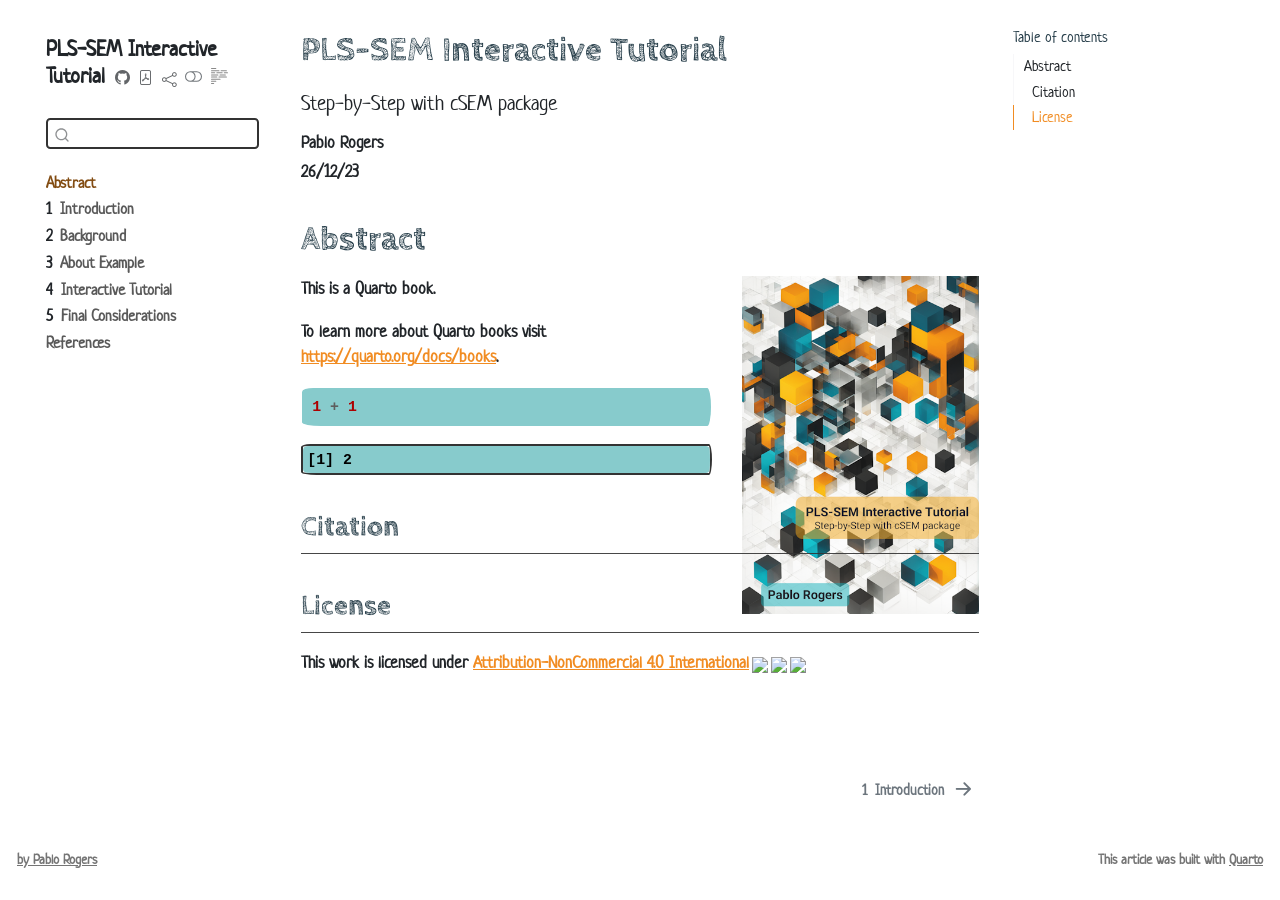
==== docs/index.html @ adf165f9 "psycho-theme based on lsj-book + layout structure" ====
<!DOCTYPE html>
<html xmlns="http://www.w3.org/1999/xhtml" lang="en" xml:lang="en"><head>

<meta charset="utf-8">
<meta name="generator" content="quarto-1.3.450">

<meta name="viewport" content="width=device-width, initial-scale=1.0, user-scalable=yes">

<meta name="author" content="Pablo Rogers">

<title>PLS-SEM Interactive Tutorial</title>
<style>
code{white-space: pre-wrap;}
span.smallcaps{font-variant: small-caps;}
div.columns{display: flex; gap: min(4vw, 1.5em);}
div.column{flex: auto; overflow-x: auto;}
div.hanging-indent{margin-left: 1.5em; text-indent: -1.5em;}
ul.task-list{list-style: none;}
ul.task-list li input[type="checkbox"] {
  width: 0.8em;
  margin: 0 0.8em 0.2em -1em; /* quarto-specific, see https://github.com/quarto-dev/quarto-cli/issues/4556 */ 
  vertical-align: middle;
}
/* CSS for syntax highlighting */
pre > code.sourceCode { white-space: pre; position: relative; }
pre > code.sourceCode > span { display: inline-block; line-height: 1.25; }
pre > code.sourceCode > span:empty { height: 1.2em; }
.sourceCode { overflow: visible; }
code.sourceCode > span { color: inherit; text-decoration: inherit; }
div.sourceCode { margin: 1em 0; }
pre.sourceCode { margin: 0; }
@media screen {
div.sourceCode { overflow: auto; }
}
@media print {
pre > code.sourceCode { white-space: pre-wrap; }
pre > code.sourceCode > span { text-indent: -5em; padding-left: 5em; }
}
pre.numberSource code
  { counter-reset: source-line 0; }
pre.numberSource code > span
  { position: relative; left: -4em; counter-increment: source-line; }
pre.numberSource code > span > a:first-child::before
  { content: counter(source-line);
    position: relative; left: -1em; text-align: right; vertical-align: baseline;
    border: none; display: inline-block;
    -webkit-touch-callout: none; -webkit-user-select: none;
    -khtml-user-select: none; -moz-user-select: none;
    -ms-user-select: none; user-select: none;
    padding: 0 4px; width: 4em;
  }
pre.numberSource { margin-left: 3em;  padding-left: 4px; }
div.sourceCode
  {   }
@media screen {
pre > code.sourceCode > span > a:first-child::before { text-decoration: underline; }
}
</style>


<script src="site_libs/quarto-nav/quarto-nav.js"></script>
<script src="site_libs/quarto-nav/headroom.min.js"></script>
<script src="site_libs/clipboard/clipboard.min.js"></script>
<script src="site_libs/quarto-search/autocomplete.umd.js"></script>
<script src="site_libs/quarto-search/fuse.min.js"></script>
<script src="site_libs/quarto-search/quarto-search.js"></script>
<meta name="quarto:offset" content="./">
<link href="./intro.html" rel="next">
<script src="site_libs/quarto-html/quarto.js"></script>
<script src="site_libs/quarto-html/popper.min.js"></script>
<script src="site_libs/quarto-html/tippy.umd.min.js"></script>
<script src="site_libs/quarto-html/anchor.min.js"></script>
<link href="site_libs/quarto-html/tippy.css" rel="stylesheet">
<link href="site_libs/quarto-html/quarto-syntax-highlighting.css" rel="stylesheet" class="quarto-color-scheme" id="quarto-text-highlighting-styles">
<link href="site_libs/quarto-html/quarto-syntax-highlighting-dark.css" rel="prefetch" class="quarto-color-scheme quarto-color-alternate" id="quarto-text-highlighting-styles">
<script src="site_libs/bootstrap/bootstrap.min.js"></script>
<link href="site_libs/bootstrap/bootstrap-icons.css" rel="stylesheet">
<link href="site_libs/bootstrap/bootstrap.min.css" rel="stylesheet" class="quarto-color-scheme" id="quarto-bootstrap" data-mode="light">
<link href="site_libs/bootstrap/bootstrap-dark.min.css" rel="prefetch" class="quarto-color-scheme quarto-color-alternate" id="quarto-bootstrap" data-mode="dark">
<script id="quarto-search-options" type="application/json">{
  "location": "sidebar",
  "copy-button": false,
  "collapse-after": 3,
  "panel-placement": "start",
  "type": "textbox",
  "limit": 20,
  "language": {
    "search-no-results-text": "No results",
    "search-matching-documents-text": "matching documents",
    "search-copy-link-title": "Copy link to search",
    "search-hide-matches-text": "Hide additional matches",
    "search-more-match-text": "more match in this document",
    "search-more-matches-text": "more matches in this document",
    "search-clear-button-title": "Clear",
    "search-detached-cancel-button-title": "Cancel",
    "search-submit-button-title": "Submit",
    "search-label": "Search"
  }
}</script>


<meta property="og:title" content="PLS-SEM Interactive Tutorial">
<meta property="og:description" content="Step-by-Step with cSEM package">
<meta property="og:image" content="https://phdpablo.github.io/PLScSEM/img/cover.png">
<meta property="og:site-name" content="PLS-SEM Interactive Tutorial">
<meta property="og:image:height" content="569">
<meta property="og:image:width" content="400">
</head>

<body class="nav-sidebar floating">

<div id="quarto-search-results"></div>
  <header id="quarto-header" class="headroom fixed-top">
  <nav class="quarto-secondary-nav">
    <div class="container-fluid d-flex">
      <button type="button" class="quarto-btn-toggle btn" data-bs-toggle="collapse" data-bs-target="#quarto-sidebar,#quarto-sidebar-glass" aria-controls="quarto-sidebar" aria-expanded="false" aria-label="Toggle sidebar navigation" onclick="if (window.quartoToggleHeadroom) { window.quartoToggleHeadroom(); }">
        <i class="bi bi-layout-text-sidebar-reverse"></i>
      </button>
      <nav class="quarto-page-breadcrumbs" aria-label="breadcrumb"><ol class="breadcrumb"><li class="breadcrumb-item"><a href="./index.html">Abstract</a></li></ol></nav>
      <a class="flex-grow-1" role="button" data-bs-toggle="collapse" data-bs-target="#quarto-sidebar,#quarto-sidebar-glass" aria-controls="quarto-sidebar" aria-expanded="false" aria-label="Toggle sidebar navigation" onclick="if (window.quartoToggleHeadroom) { window.quartoToggleHeadroom(); }">      
      </a>
      <button type="button" class="btn quarto-search-button" aria-label="" onclick="window.quartoOpenSearch();">
        <i class="bi bi-search"></i>
      </button>
    </div>
  </nav>
</header>
<!-- content -->
<div id="quarto-content" class="quarto-container page-columns page-rows-contents page-layout-article">
<!-- sidebar -->
  <nav id="quarto-sidebar" class="sidebar collapse collapse-horizontal sidebar-navigation floating overflow-auto">
    <div class="pt-lg-2 mt-2 text-left sidebar-header">
    <div class="sidebar-title mb-0 py-0">
      <a href="./">PLS-SEM Interactive Tutorial</a> 
        <div class="sidebar-tools-main tools-wide">
    <a href="https://github.com/phdpablo/PLScSEM/" rel="" title="Source Code" class="quarto-navigation-tool px-1" aria-label="Source Code"><i class="bi bi-github"></i></a>
    <a href="./PLS-SEM-Interactive-Tutorial.pdf" rel="" title="Download PDF" class="quarto-navigation-tool px-1" aria-label="Download PDF"><i class="bi bi-file-pdf"></i></a>
    <div class="dropdown">
      <a href="" title="Share" id="quarto-navigation-tool-dropdown-0" class="quarto-navigation-tool dropdown-toggle px-1" data-bs-toggle="dropdown" aria-expanded="false" aria-label="Share"><i class="bi bi-share"></i></a>
      <ul class="dropdown-menu" aria-labelledby="quarto-navigation-tool-dropdown-0">
          <li>
            <a class="dropdown-item sidebar-tools-main-item" href="https://twitter.com/intent/tweet?url=|url|">
              <i class="bi bi-bi-twitter pe-1"></i>
            Twitter
            </a>
          </li>
          <li>
            <a class="dropdown-item sidebar-tools-main-item" href="https://www.facebook.com/sharer/sharer.php?u=|url|">
              <i class="bi bi-bi-facebook pe-1"></i>
            Facebook
            </a>
          </li>
          <li>
            <a class="dropdown-item sidebar-tools-main-item" href="https://www.linkedin.com/sharing/share-offsite/?url=|url|">
              <i class="bi bi-bi-linkedin pe-1"></i>
            LinkedIn
            </a>
          </li>
      </ul>
    </div>
  <a href="" class="quarto-color-scheme-toggle quarto-navigation-tool  px-1" onclick="window.quartoToggleColorScheme(); return false;" title="Toggle dark mode"><i class="bi"></i></a>
  <a href="" class="quarto-reader-toggle quarto-navigation-tool px-1" onclick="window.quartoToggleReader(); return false;" title="Toggle reader mode">
  <div class="quarto-reader-toggle-btn">
  <i class="bi"></i>
  </div>
</a>
</div>
    </div>
      </div>
        <div class="mt-2 flex-shrink-0 align-items-center">
        <div class="sidebar-search">
        <div id="quarto-search" class="" title="Search"></div>
        </div>
        </div>
    <div class="sidebar-menu-container"> 
    <ul class="list-unstyled mt-1">
        <li class="sidebar-item">
  <div class="sidebar-item-container"> 
  <a href="./index.html" class="sidebar-item-text sidebar-link active">
 <span class="menu-text">Abstract</span></a>
  </div>
</li>
        <li class="sidebar-item">
  <div class="sidebar-item-container"> 
  <a href="./intro.html" class="sidebar-item-text sidebar-link">
 <span class="menu-text"><span class="chapter-number">1</span>&nbsp; <span class="chapter-title">Introduction</span></span></a>
  </div>
</li>
        <li class="sidebar-item">
  <div class="sidebar-item-container"> 
  <a href="./background.html" class="sidebar-item-text sidebar-link">
 <span class="menu-text"><span class="chapter-number">2</span>&nbsp; <span class="chapter-title">Background</span></span></a>
  </div>
</li>
        <li class="sidebar-item">
  <div class="sidebar-item-container"> 
  <a href="./example.html" class="sidebar-item-text sidebar-link">
 <span class="menu-text"><span class="chapter-number">3</span>&nbsp; <span class="chapter-title">About Example</span></span></a>
  </div>
</li>
        <li class="sidebar-item">
  <div class="sidebar-item-container"> 
  <a href="./tutorial.html" class="sidebar-item-text sidebar-link">
 <span class="menu-text"><span class="chapter-number">4</span>&nbsp; <span class="chapter-title">Interactive Tutorial</span></span></a>
  </div>
</li>
        <li class="sidebar-item">
  <div class="sidebar-item-container"> 
  <a href="./considerations.html" class="sidebar-item-text sidebar-link">
 <span class="menu-text"><span class="chapter-number">5</span>&nbsp; <span class="chapter-title">Final Considerations</span></span></a>
  </div>
</li>
        <li class="sidebar-item">
  <div class="sidebar-item-container"> 
  <a href="./references.html" class="sidebar-item-text sidebar-link">
 <span class="menu-text">References</span></a>
  </div>
</li>
    </ul>
    </div>
</nav>
<div id="quarto-sidebar-glass" data-bs-toggle="collapse" data-bs-target="#quarto-sidebar,#quarto-sidebar-glass"></div>
<!-- margin-sidebar -->
    <div id="quarto-margin-sidebar" class="sidebar margin-sidebar">
        <nav id="TOC" role="doc-toc" class="toc-active">
    <h2 id="toc-title">Table of contents</h2>
   
  <ul>
  <li><a href="#abstract" id="toc-abstract" class="nav-link active" data-scroll-target="#abstract">Abstract</a>
  <ul class="collapse">
  <li><a href="#citation" id="toc-citation" class="nav-link" data-scroll-target="#citation">Citation</a></li>
  <li><a href="#license" id="toc-license" class="nav-link" data-scroll-target="#license">License</a></li>
  </ul></li>
  </ul>
</nav>
    </div>
<!-- main -->
<main class="content" id="quarto-document-content">

<header id="title-block-header">
<h1 class="title display-7">PLS-SEM Interactive Tutorial</h1>
<p class="subtitle lead">Step-by-Step with cSEM package</p>
<p class="author">Pablo Rogers</p>

<p class="date">26/12/23</p>
</header>


<section id="abstract" class="level1 unnumbered">
<h1 class="unnumbered">Abstract</h1><p><img src="img/cover.png" title="PLS-SEM Interactive Tutorial" class="quarto-cover-image img-fluid"></p>
<p>This is a Quarto book.</p>
<p>To learn more about Quarto books visit <a href="https://quarto.org/docs/books" class="uri">https://quarto.org/docs/books</a>.</p>
<div class="cell">
<div class="sourceCode cell-code" id="cb1"><pre class="sourceCode r code-with-copy"><code class="sourceCode r"><span id="cb1-1"><a href="#cb1-1" aria-hidden="true" tabindex="-1"></a><span class="dv">1</span> <span class="sc">+</span> <span class="dv">1</span></span></code><button title="Copy to Clipboard" class="code-copy-button"><i class="bi"></i></button></pre></div>
<div class="cell-output cell-output-stdout">
<pre><code>[1] 2</code></pre>
</div>
</div>
<section id="citation" class="level2">
<h2 class="anchored" data-anchor-id="citation">Citation</h2>
</section>
<section id="license" class="level2">
<h2 class="anchored" data-anchor-id="license">License</h2>
<p xmlns:cc="http://creativecommons.org/ns#">
</p><p>This work is licensed under <a href="http://creativecommons.org/licenses/by-nc/4.0/?ref=chooser-v1" target="_blank" rel="license noopener noreferrer" style="display:inline-block;">Attribution-NonCommercial 4.0 International<img src="https://mirrors.creativecommons.org/presskit/icons/cc.svg?ref=chooser-v1" style="height:22px!important;margin-left:3px;vertical-align:text-bottom;"><img src="https://mirrors.creativecommons.org/presskit/icons/by.svg?ref=chooser-v1" style="height:22px!important;margin-left:3px;vertical-align:text-bottom;"><img src="https://mirrors.creativecommons.org/presskit/icons/nc.svg?ref=chooser-v1" style="height:22px!important;margin-left:3px;vertical-align:text-bottom;"></a></p>
<p></p>


</section>
</section>

</main> <!-- /main -->
<script id="quarto-html-after-body" type="application/javascript">
window.document.addEventListener("DOMContentLoaded", function (event) {
  const toggleBodyColorMode = (bsSheetEl) => {
    const mode = bsSheetEl.getAttribute("data-mode");
    const bodyEl = window.document.querySelector("body");
    if (mode === "dark") {
      bodyEl.classList.add("quarto-dark");
      bodyEl.classList.remove("quarto-light");
    } else {
      bodyEl.classList.add("quarto-light");
      bodyEl.classList.remove("quarto-dark");
    }
  }
  const toggleBodyColorPrimary = () => {
    const bsSheetEl = window.document.querySelector("link#quarto-bootstrap");
    if (bsSheetEl) {
      toggleBodyColorMode(bsSheetEl);
    }
  }
  toggleBodyColorPrimary();  
  const disableStylesheet = (stylesheets) => {
    for (let i=0; i < stylesheets.length; i++) {
      const stylesheet = stylesheets[i];
      stylesheet.rel = 'prefetch';
    }
  }
  const enableStylesheet = (stylesheets) => {
    for (let i=0; i < stylesheets.length; i++) {
      const stylesheet = stylesheets[i];
      stylesheet.rel = 'stylesheet';
    }
  }
  const manageTransitions = (selector, allowTransitions) => {
    const els = window.document.querySelectorAll(selector);
    for (let i=0; i < els.length; i++) {
      const el = els[i];
      if (allowTransitions) {
        el.classList.remove('notransition');
      } else {
        el.classList.add('notransition');
      }
    }
  }
  const toggleColorMode = (alternate) => {
    // Switch the stylesheets
    const alternateStylesheets = window.document.querySelectorAll('link.quarto-color-scheme.quarto-color-alternate');
    manageTransitions('#quarto-margin-sidebar .nav-link', false);
    if (alternate) {
      enableStylesheet(alternateStylesheets);
      for (const sheetNode of alternateStylesheets) {
        if (sheetNode.id === "quarto-bootstrap") {
          toggleBodyColorMode(sheetNode);
        }
      }
    } else {
      disableStylesheet(alternateStylesheets);
      toggleBodyColorPrimary();
    }
    manageTransitions('#quarto-margin-sidebar .nav-link', true);
    // Switch the toggles
    const toggles = window.document.querySelectorAll('.quarto-color-scheme-toggle');
    for (let i=0; i < toggles.length; i++) {
      const toggle = toggles[i];
      if (toggle) {
        if (alternate) {
          toggle.classList.add("alternate");     
        } else {
          toggle.classList.remove("alternate");
        }
      }
    }
    // Hack to workaround the fact that safari doesn't
    // properly recolor the scrollbar when toggling (#1455)
    if (navigator.userAgent.indexOf('Safari') > 0 && navigator.userAgent.indexOf('Chrome') == -1) {
      manageTransitions("body", false);
      window.scrollTo(0, 1);
      setTimeout(() => {
        window.scrollTo(0, 0);
        manageTransitions("body", true);
      }, 40);  
    }
  }
  const isFileUrl = () => { 
    return window.location.protocol === 'file:';
  }
  const hasAlternateSentinel = () => {  
    let styleSentinel = getColorSchemeSentinel();
    if (styleSentinel !== null) {
      return styleSentinel === "alternate";
    } else {
      return false;
    }
  }
  const setStyleSentinel = (alternate) => {
    const value = alternate ? "alternate" : "default";
    if (!isFileUrl()) {
      window.localStorage.setItem("quarto-color-scheme", value);
    } else {
      localAlternateSentinel = value;
    }
  }
  const getColorSchemeSentinel = () => {
    if (!isFileUrl()) {
      const storageValue = window.localStorage.getItem("quarto-color-scheme");
      return storageValue != null ? storageValue : localAlternateSentinel;
    } else {
      return localAlternateSentinel;
    }
  }
  let localAlternateSentinel = 'default';
  // Dark / light mode switch
  window.quartoToggleColorScheme = () => {
    // Read the current dark / light value 
    let toAlternate = !hasAlternateSentinel();
    toggleColorMode(toAlternate);
    setStyleSentinel(toAlternate);
  };
  // Ensure there is a toggle, if there isn't float one in the top right
  if (window.document.querySelector('.quarto-color-scheme-toggle') === null) {
    const a = window.document.createElement('a');
    a.classList.add('top-right');
    a.classList.add('quarto-color-scheme-toggle');
    a.href = "";
    a.onclick = function() { try { window.quartoToggleColorScheme(); } catch {} return false; };
    const i = window.document.createElement("i");
    i.classList.add('bi');
    a.appendChild(i);
    window.document.body.appendChild(a);
  }
  // Switch to dark mode if need be
  if (hasAlternateSentinel()) {
    toggleColorMode(true);
  } else {
    toggleColorMode(false);
  }
  const icon = "";
  const anchorJS = new window.AnchorJS();
  anchorJS.options = {
    placement: 'right',
    icon: icon
  };
  anchorJS.add('.anchored');
  const isCodeAnnotation = (el) => {
    for (const clz of el.classList) {
      if (clz.startsWith('code-annotation-')) {                     
        return true;
      }
    }
    return false;
  }
  const clipboard = new window.ClipboardJS('.code-copy-button', {
    text: function(trigger) {
      const codeEl = trigger.previousElementSibling.cloneNode(true);
      for (const childEl of codeEl.children) {
        if (isCodeAnnotation(childEl)) {
          childEl.remove();
        }
      }
      return codeEl.innerText;
    }
  });
  clipboard.on('success', function(e) {
    // button target
    const button = e.trigger;
    // don't keep focus
    button.blur();
    // flash "checked"
    button.classList.add('code-copy-button-checked');
    var currentTitle = button.getAttribute("title");
    button.setAttribute("title", "Copied!");
    let tooltip;
    if (window.bootstrap) {
      button.setAttribute("data-bs-toggle", "tooltip");
      button.setAttribute("data-bs-placement", "left");
      button.setAttribute("data-bs-title", "Copied!");
      tooltip = new bootstrap.Tooltip(button, 
        { trigger: "manual", 
          customClass: "code-copy-button-tooltip",
          offset: [0, -8]});
      tooltip.show();    
    }
    setTimeout(function() {
      if (tooltip) {
        tooltip.hide();
        button.removeAttribute("data-bs-title");
        button.removeAttribute("data-bs-toggle");
        button.removeAttribute("data-bs-placement");
      }
      button.setAttribute("title", currentTitle);
      button.classList.remove('code-copy-button-checked');
    }, 1000);
    // clear code selection
    e.clearSelection();
  });
  function tippyHover(el, contentFn) {
    const config = {
      allowHTML: true,
      content: contentFn,
      maxWidth: 500,
      delay: 100,
      arrow: false,
      appendTo: function(el) {
          return el.parentElement;
      },
      interactive: true,
      interactiveBorder: 10,
      theme: 'quarto',
      placement: 'bottom-start'
    };
    window.tippy(el, config); 
  }
  const noterefs = window.document.querySelectorAll('a[role="doc-noteref"]');
  for (var i=0; i<noterefs.length; i++) {
    const ref = noterefs[i];
    tippyHover(ref, function() {
      // use id or data attribute instead here
      let href = ref.getAttribute('data-footnote-href') || ref.getAttribute('href');
      try { href = new URL(href).hash; } catch {}
      const id = href.replace(/^#\/?/, "");
      const note = window.document.getElementById(id);
      return note.innerHTML;
    });
  }
      let selectedAnnoteEl;
      const selectorForAnnotation = ( cell, annotation) => {
        let cellAttr = 'data-code-cell="' + cell + '"';
        let lineAttr = 'data-code-annotation="' +  annotation + '"';
        const selector = 'span[' + cellAttr + '][' + lineAttr + ']';
        return selector;
      }
      const selectCodeLines = (annoteEl) => {
        const doc = window.document;
        const targetCell = annoteEl.getAttribute("data-target-cell");
        const targetAnnotation = annoteEl.getAttribute("data-target-annotation");
        const annoteSpan = window.document.querySelector(selectorForAnnotation(targetCell, targetAnnotation));
        const lines = annoteSpan.getAttribute("data-code-lines").split(",");
        const lineIds = lines.map((line) => {
          return targetCell + "-" + line;
        })
        let top = null;
        let height = null;
        let parent = null;
        if (lineIds.length > 0) {
            //compute the position of the single el (top and bottom and make a div)
            const el = window.document.getElementById(lineIds[0]);
            top = el.offsetTop;
            height = el.offsetHeight;
            parent = el.parentElement.parentElement;
          if (lineIds.length > 1) {
            const lastEl = window.document.getElementById(lineIds[lineIds.length - 1]);
            const bottom = lastEl.offsetTop + lastEl.offsetHeight;
            height = bottom - top;
          }
          if (top !== null && height !== null && parent !== null) {
            // cook up a div (if necessary) and position it 
            let div = window.document.getElementById("code-annotation-line-highlight");
            if (div === null) {
              div = window.document.createElement("div");
              div.setAttribute("id", "code-annotation-line-highlight");
              div.style.position = 'absolute';
              parent.appendChild(div);
            }
            div.style.top = top - 2 + "px";
            div.style.height = height + 4 + "px";
            let gutterDiv = window.document.getElementById("code-annotation-line-highlight-gutter");
            if (gutterDiv === null) {
              gutterDiv = window.document.createElement("div");
              gutterDiv.setAttribute("id", "code-annotation-line-highlight-gutter");
              gutterDiv.style.position = 'absolute';
              const codeCell = window.document.getElementById(targetCell);
              const gutter = codeCell.querySelector('.code-annotation-gutter');
              gutter.appendChild(gutterDiv);
            }
            gutterDiv.style.top = top - 2 + "px";
            gutterDiv.style.height = height + 4 + "px";
          }
          selectedAnnoteEl = annoteEl;
        }
      };
      const unselectCodeLines = () => {
        const elementsIds = ["code-annotation-line-highlight", "code-annotation-line-highlight-gutter"];
        elementsIds.forEach((elId) => {
          const div = window.document.getElementById(elId);
          if (div) {
            div.remove();
          }
        });
        selectedAnnoteEl = undefined;
      };
      // Attach click handler to the DT
      const annoteDls = window.document.querySelectorAll('dt[data-target-cell]');
      for (const annoteDlNode of annoteDls) {
        annoteDlNode.addEventListener('click', (event) => {
          const clickedEl = event.target;
          if (clickedEl !== selectedAnnoteEl) {
            unselectCodeLines();
            const activeEl = window.document.querySelector('dt[data-target-cell].code-annotation-active');
            if (activeEl) {
              activeEl.classList.remove('code-annotation-active');
            }
            selectCodeLines(clickedEl);
            clickedEl.classList.add('code-annotation-active');
          } else {
            // Unselect the line
            unselectCodeLines();
            clickedEl.classList.remove('code-annotation-active');
          }
        });
      }
  const findCites = (el) => {
    const parentEl = el.parentElement;
    if (parentEl) {
      const cites = parentEl.dataset.cites;
      if (cites) {
        return {
          el,
          cites: cites.split(' ')
        };
      } else {
        return findCites(el.parentElement)
      }
    } else {
      return undefined;
    }
  };
  var bibliorefs = window.document.querySelectorAll('a[role="doc-biblioref"]');
  for (var i=0; i<bibliorefs.length; i++) {
    const ref = bibliorefs[i];
    const citeInfo = findCites(ref);
    if (citeInfo) {
      tippyHover(citeInfo.el, function() {
        var popup = window.document.createElement('div');
        citeInfo.cites.forEach(function(cite) {
          var citeDiv = window.document.createElement('div');
          citeDiv.classList.add('hanging-indent');
          citeDiv.classList.add('csl-entry');
          var biblioDiv = window.document.getElementById('ref-' + cite);
          if (biblioDiv) {
            citeDiv.innerHTML = biblioDiv.innerHTML;
          }
          popup.appendChild(citeDiv);
        });
        return popup.innerHTML;
      });
    }
  }
    var localhostRegex = new RegExp(/^(?:http|https):\/\/localhost\:?[0-9]*\//);
      var filterRegex = new RegExp("https:\/\/phdpablo\.github\.io\/PLScSEM\/");
    var isInternal = (href) => {
        return filterRegex.test(href) || localhostRegex.test(href);
    }
    // Inspect non-navigation links and adorn them if external
 	var links = window.document.querySelectorAll('a[href]:not(.nav-link):not(.navbar-brand):not(.toc-action):not(.sidebar-link):not(.sidebar-item-toggle):not(.pagination-link):not(.no-external):not([aria-hidden]):not(.dropdown-item)');
    for (var i=0; i<links.length; i++) {
      const link = links[i];
      if (!isInternal(link.href)) {
          // target, if specified
          link.setAttribute("target", "_blank");
      }
    }
});
</script>
<nav class="page-navigation">
  <div class="nav-page nav-page-previous">
  </div>
  <div class="nav-page nav-page-next">
      <a href="./intro.html" class="pagination-link">
        <span class="nav-page-text"><span class="chapter-number">1</span>&nbsp; <span class="chapter-title">Introduction</span></span> <i class="bi bi-arrow-right-short"></i>
      </a>
  </div>
</nav>
</div> <!-- /content -->
<footer class="footer">
  <div class="nav-footer">
    <div class="nav-footer-left"><a href="https://www.phdpablo.com">by Pablo Rogers</a></div>   
    <div class="nav-footer-center">
      &nbsp;
    </div>
    <div class="nav-footer-right">This article was built with <a href="https://quarto.org/">Quarto</a></div>
  </div>
</footer>



</body></html>
---- docs/site_libs/quarto-html/tippy.css ----
.tippy-box[data-animation=fade][data-state=hidden]{opacity:0}[data-tippy-root]{max-width:calc(100vw - 10px)}.tippy-box{position:relative;background-color:#333;color:#fff;border-radius:4px;font-size:14px;line-height:1.4;white-space:normal;outline:0;transition-property:transform,visibility,opacity}.tippy-box[data-placement^=top]>.tippy-arrow{bottom:0}.tippy-box[data-placement^=top]>.tippy-arrow:before{bottom:-7px;left:0;border-width:8px 8px 0;border-top-color:initial;transform-origin:center top}.tippy-box[data-placement^=bottom]>.tippy-arrow{top:0}.tippy-box[data-placement^=bottom]>.tippy-arrow:before{top:-7px;left:0;border-width:0 8px 8px;border-bottom-color:initial;transform-origin:center bottom}.tippy-box[data-placement^=left]>.tippy-arrow{right:0}.tippy-box[data-placement^=left]>.tippy-arrow:before{border-width:8px 0 8px 8px;border-left-color:initial;right:-7px;transform-origin:center left}.tippy-box[data-placement^=right]>.tippy-arrow{left:0}.tippy-box[data-placement^=right]>.tippy-arrow:before{left:-7px;border-width:8px 8px 8px 0;border-right-color:initial;transform-origin:center right}.tippy-box[data-inertia][data-state=visible]{transition-timing-function:cubic-bezier(.54,1.5,.38,1.11)}.tippy-arrow{width:16px;height:16px;color:#333}.tippy-arrow:before{content:"";position:absolute;border-color:transparent;border-style:solid}.tippy-content{position:relative;padding:5px 9px;z-index:1}
---- docs/site_libs/quarto-html/quarto-syntax-highlighting.css ----
/* quarto syntax highlight colors */
:root {
  --quarto-hl-ot-color: #003B4F;
  --quarto-hl-at-color: #657422;
  --quarto-hl-ss-color: #20794D;
  --quarto-hl-an-color: #5E5E5E;
  --quarto-hl-fu-color: #4758AB;
  --quarto-hl-st-color: #20794D;
  --quarto-hl-cf-color: #003B4F;
  --quarto-hl-op-color: #5E5E5E;
  --quarto-hl-er-color: #AD0000;
  --quarto-hl-bn-color: #AD0000;
  --quarto-hl-al-color: #AD0000;
  --quarto-hl-va-color: #111111;
  --quarto-hl-bu-color: inherit;
  --quarto-hl-ex-color: inherit;
  --quarto-hl-pp-color: #AD0000;
  --quarto-hl-in-color: #5E5E5E;
  --quarto-hl-vs-color: #20794D;
  --quarto-hl-wa-color: #5E5E5E;
  --quarto-hl-do-color: #5E5E5E;
  --quarto-hl-im-color: #00769E;
  --quarto-hl-ch-color: #20794D;
  --quarto-hl-dt-color: #AD0000;
  --quarto-hl-fl-color: #AD0000;
  --quarto-hl-co-color: #5E5E5E;
  --quarto-hl-cv-color: #5E5E5E;
  --quarto-hl-cn-color: #8f5902;
  --quarto-hl-sc-color: #5E5E5E;
  --quarto-hl-dv-color: #AD0000;
  --quarto-hl-kw-color: #003B4F;
}

/* other quarto variables */
:root {
  --quarto-font-monospace: SFMono-Regular, Menlo, Monaco, Consolas, "Liberation Mono", "Courier New", monospace;
}

pre > code.sourceCode > span {
  color: #003B4F;
}

code span {
  color: #003B4F;
}

code.sourceCode > span {
  color: #003B4F;
}

div.sourceCode,
div.sourceCode pre.sourceCode {
  color: #003B4F;
}

code span.ot {
  color: #003B4F;
  font-style: inherit;
}

code span.at {
  color: #657422;
  font-style: inherit;
}

code span.ss {
  color: #20794D;
  font-style: inherit;
}

code span.an {
  color: #5E5E5E;
  font-style: inherit;
}

code span.fu {
  color: #4758AB;
  font-style: inherit;
}

code span.st {
  color: #20794D;
  font-style: inherit;
}

code span.cf {
  color: #003B4F;
  font-style: inherit;
}

code span.op {
  color: #5E5E5E;
  font-style: inherit;
}

code span.er {
  color: #AD0000;
  font-style: inherit;
}

code span.bn {
  color: #AD0000;
  font-style: inherit;
}

code span.al {
  color: #AD0000;
  font-style: inherit;
}

code span.va {
  color: #111111;
  font-style: inherit;
}

code span.bu {
  font-style: inherit;
}

code span.ex {
  font-style: inherit;
}

code span.pp {
  color: #AD0000;
  font-style: inherit;
}

code span.in {
  color: #5E5E5E;
  font-style: inherit;
}

code span.vs {
  color: #20794D;
  font-style: inherit;
}

code span.wa {
  color: #5E5E5E;
  font-style: italic;
}

code span.do {
  color: #5E5E5E;
  font-style: italic;
}

code span.im {
  color: #00769E;
  font-style: inherit;
}

code span.ch {
  color: #20794D;
  font-style: inherit;
}

code span.dt {
  color: #AD0000;
  font-style: inherit;
}

code span.fl {
  color: #AD0000;
  font-style: inherit;
}

code span.co {
  color: #5E5E5E;
  font-style: inherit;
}

code span.cv {
  color: #5E5E5E;
  font-style: italic;
}

code span.cn {
  color: #8f5902;
  font-style: inherit;
}

code span.sc {
  color: #5E5E5E;
  font-style: inherit;
}

code span.dv {
  color: #AD0000;
  font-style: inherit;
}

code span.kw {
  color: #003B4F;
  font-style: inherit;
}

.prevent-inlining {
  content: "</";
}

/*# sourceMappingURL=debc5d5d77c3f9108843748ff7464032.css.map */
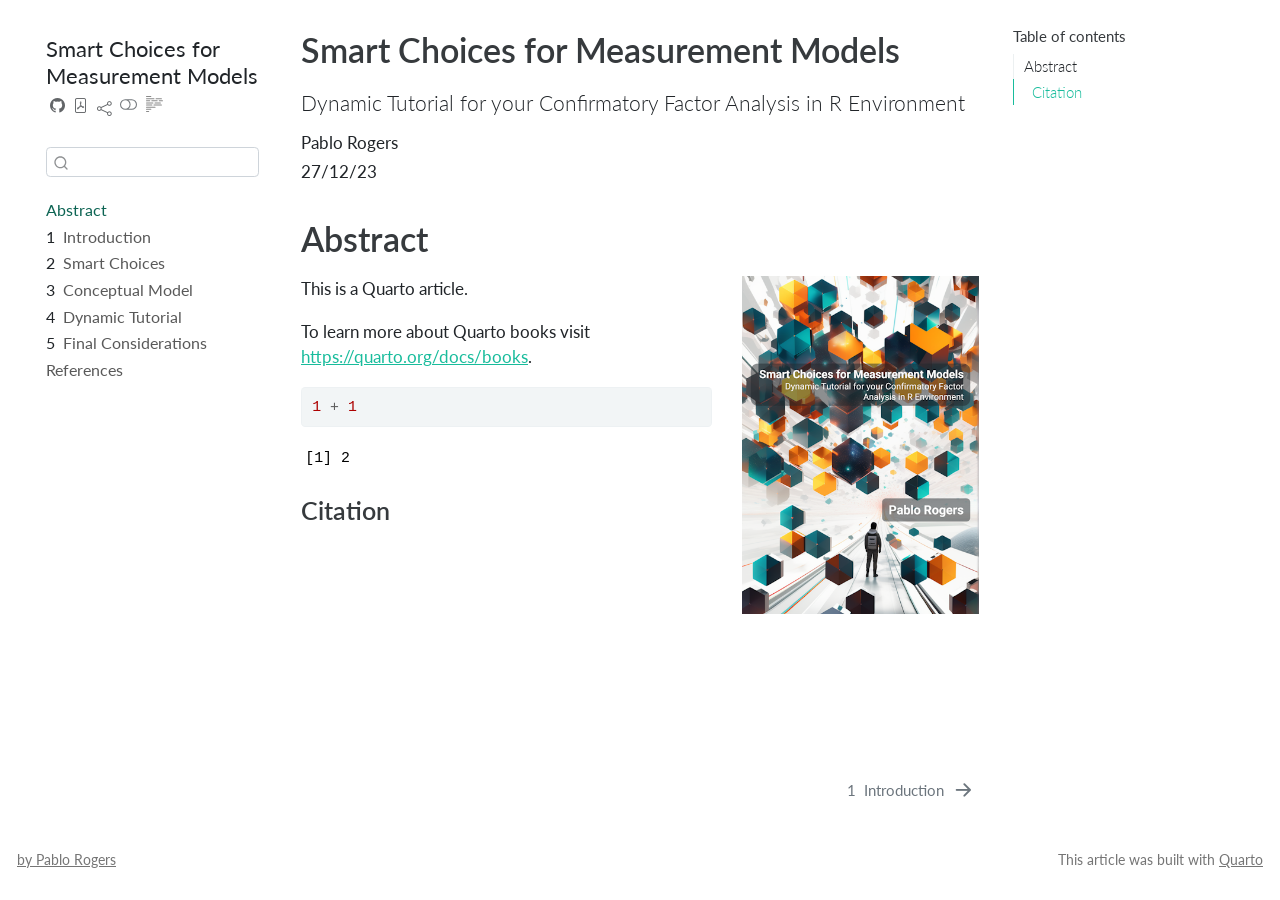
==== commit 8a9d39b9: "CFA template based on PLS-SEM template" ====
--- a/docs/index.html
+++ b/docs/index.html
@@ -8,7 +8,7 @@
 
 <meta name="author" content="Pablo Rogers">
 
-<title>PLS-SEM Interactive Tutorial</title>
+<title>Smart Choices for Measurement Models</title>
 <style>
 code{white-space: pre-wrap;}
 span.smallcaps{font-variant: small-caps;}
@@ -65,7 +65,7 @@
 <script src="site_libs/quarto-search/fuse.min.js"></script>
 <script src="site_libs/quarto-search/quarto-search.js"></script>
 <meta name="quarto:offset" content="./">
-<link href="./intro.html" rel="next">
+<link href="./01-intro.html" rel="next">
 <script src="site_libs/quarto-html/quarto.js"></script>
 <script src="site_libs/quarto-html/popper.min.js"></script>
 <script src="site_libs/quarto-html/tippy.umd.min.js"></script>
@@ -99,10 +99,10 @@
 }</script>
 
 
-<meta property="og:title" content="PLS-SEM Interactive Tutorial">
-<meta property="og:description" content="Step-by-Step with cSEM package">
+<meta property="og:title" content="Smart Choices for Measurement Models">
+<meta property="og:description" content="Dynamic Tutorial for your Confirmatory Factor Analysis in R Environment">
 <meta property="og:image" content="https://phdpablo.github.io/PLScSEM/img/cover.png">
-<meta property="og:site-name" content="PLS-SEM Interactive Tutorial">
+<meta property="og:site-name" content="Smart Choices for Measurement Models">
 <meta property="og:image:height" content="569">
 <meta property="og:image:width" content="400">
 </head>
@@ -131,10 +131,10 @@
   <nav id="quarto-sidebar" class="sidebar collapse collapse-horizontal sidebar-navigation floating overflow-auto">
     <div class="pt-lg-2 mt-2 text-left sidebar-header">
     <div class="sidebar-title mb-0 py-0">
-      <a href="./">PLS-SEM Interactive Tutorial</a> 
+      <a href="./">Smart Choices for Measurement Models</a> 
         <div class="sidebar-tools-main tools-wide">
     <a href="https://github.com/phdpablo/PLScSEM/" rel="" title="Source Code" class="quarto-navigation-tool px-1" aria-label="Source Code"><i class="bi bi-github"></i></a>
-    <a href="./PLS-SEM-Interactive-Tutorial.pdf" rel="" title="Download PDF" class="quarto-navigation-tool px-1" aria-label="Download PDF"><i class="bi bi-file-pdf"></i></a>
+    <a href="./Smart-Choices-for-Measurement-Models.pdf" rel="" title="Download PDF" class="quarto-navigation-tool px-1" aria-label="Download PDF"><i class="bi bi-file-pdf"></i></a>
     <div class="dropdown">
       <a href="" title="Share" id="quarto-navigation-tool-dropdown-0" class="quarto-navigation-tool dropdown-toggle px-1" data-bs-toggle="dropdown" aria-expanded="false" aria-label="Share"><i class="bi bi-share"></i></a>
       <ul class="dropdown-menu" aria-labelledby="quarto-navigation-tool-dropdown-0">
@@ -182,31 +182,31 @@
 </li>
         <li class="sidebar-item">
   <div class="sidebar-item-container"> 
-  <a href="./intro.html" class="sidebar-item-text sidebar-link">
+  <a href="./01-intro.html" class="sidebar-item-text sidebar-link">
  <span class="menu-text"><span class="chapter-number">1</span>&nbsp; <span class="chapter-title">Introduction</span></span></a>
   </div>
 </li>
         <li class="sidebar-item">
   <div class="sidebar-item-container"> 
-  <a href="./background.html" class="sidebar-item-text sidebar-link">
- <span class="menu-text"><span class="chapter-number">2</span>&nbsp; <span class="chapter-title">Background</span></span></a>
+  <a href="./02-smart-choices.html" class="sidebar-item-text sidebar-link">
+ <span class="menu-text"><span class="chapter-number">2</span>&nbsp; <span class="chapter-title">Smart Choices</span></span></a>
   </div>
 </li>
         <li class="sidebar-item">
   <div class="sidebar-item-container"> 
-  <a href="./example.html" class="sidebar-item-text sidebar-link">
- <span class="menu-text"><span class="chapter-number">3</span>&nbsp; <span class="chapter-title">About Example</span></span></a>
+  <a href="./03-model.html" class="sidebar-item-text sidebar-link">
+ <span class="menu-text"><span class="chapter-number">3</span>&nbsp; <span class="chapter-title">Conceptual Model</span></span></a>
   </div>
 </li>
         <li class="sidebar-item">
   <div class="sidebar-item-container"> 
-  <a href="./tutorial.html" class="sidebar-item-text sidebar-link">
- <span class="menu-text"><span class="chapter-number">4</span>&nbsp; <span class="chapter-title">Interactive Tutorial</span></span></a>
+  <a href="./04-tutorial.html" class="sidebar-item-text sidebar-link">
+ <span class="menu-text"><span class="chapter-number">4</span>&nbsp; <span class="chapter-title">Dynamic Tutorial</span></span></a>
   </div>
 </li>
         <li class="sidebar-item">
   <div class="sidebar-item-container"> 
-  <a href="./considerations.html" class="sidebar-item-text sidebar-link">
+  <a href="./05-considerations.html" class="sidebar-item-text sidebar-link">
  <span class="menu-text"><span class="chapter-number">5</span>&nbsp; <span class="chapter-title">Final Considerations</span></span></a>
   </div>
 </li>
@@ -229,7 +229,6 @@
   <li><a href="#abstract" id="toc-abstract" class="nav-link active" data-scroll-target="#abstract">Abstract</a>
   <ul class="collapse">
   <li><a href="#citation" id="toc-citation" class="nav-link" data-scroll-target="#citation">Citation</a></li>
-  <li><a href="#license" id="toc-license" class="nav-link" data-scroll-target="#license">License</a></li>
   </ul></li>
   </ul>
 </nav>
@@ -238,17 +237,17 @@
 <main class="content" id="quarto-document-content">
 
 <header id="title-block-header">
-<h1 class="title display-7">PLS-SEM Interactive Tutorial</h1>
-<p class="subtitle lead">Step-by-Step with cSEM package</p>
+<h1 class="title display-7">Smart Choices for Measurement Models</h1>
+<p class="subtitle lead">Dynamic Tutorial for your Confirmatory Factor Analysis in R Environment</p>
 <p class="author">Pablo Rogers</p>
 
-<p class="date">26/12/23</p>
+<p class="date">27/12/23</p>
 </header>
 
 
 <section id="abstract" class="level1 unnumbered">
-<h1 class="unnumbered">Abstract</h1><p><img src="img/cover.png" title="PLS-SEM Interactive Tutorial" class="quarto-cover-image img-fluid"></p>
-<p>This is a Quarto book.</p>
+<h1 class="unnumbered">Abstract</h1><p><img src="img/cover.png" title="Smart Choices for Measurement Models" class="quarto-cover-image img-fluid"></p>
+<p>This is a Quarto article.</p>
 <p>To learn more about Quarto books visit <a href="https://quarto.org/docs/books" class="uri">https://quarto.org/docs/books</a>.</p>
 <div class="cell">
 <div class="sourceCode cell-code" id="cb1"><pre class="sourceCode r code-with-copy"><code class="sourceCode r"><span id="cb1-1"><a href="#cb1-1" aria-hidden="true" tabindex="-1"></a><span class="dv">1</span> <span class="sc">+</span> <span class="dv">1</span></span></code><button title="Copy to Clipboard" class="code-copy-button"><i class="bi"></i></button></pre></div>
@@ -256,14 +255,8 @@
 <pre><code>[1] 2</code></pre>
 </div>
 </div>
-<section id="citation" class="level2">
-<h2 class="anchored" data-anchor-id="citation">Citation</h2>
-</section>
-<section id="license" class="level2">
-<h2 class="anchored" data-anchor-id="license">License</h2>
-<p xmlns:cc="http://creativecommons.org/ns#">
-</p><p>This work is licensed under <a href="http://creativecommons.org/licenses/by-nc/4.0/?ref=chooser-v1" target="_blank" rel="license noopener noreferrer" style="display:inline-block;">Attribution-NonCommercial 4.0 International<img src="https://mirrors.creativecommons.org/presskit/icons/cc.svg?ref=chooser-v1" style="height:22px!important;margin-left:3px;vertical-align:text-bottom;"><img src="https://mirrors.creativecommons.org/presskit/icons/by.svg?ref=chooser-v1" style="height:22px!important;margin-left:3px;vertical-align:text-bottom;"><img src="https://mirrors.creativecommons.org/presskit/icons/nc.svg?ref=chooser-v1" style="height:22px!important;margin-left:3px;vertical-align:text-bottom;"></a></p>
-<p></p>
+<section id="citation" class="level3 unnumbered">
+<h3 class="unnumbered anchored" data-anchor-id="citation">Citation</h3>
 
 
 </section>
@@ -636,7 +629,7 @@
   <div class="nav-page nav-page-previous">
   </div>
   <div class="nav-page nav-page-next">
-      <a href="./intro.html" class="pagination-link">
+      <a href="./01-intro.html" class="pagination-link">
         <span class="nav-page-text"><span class="chapter-number">1</span>&nbsp; <span class="chapter-title">Introduction</span></span> <i class="bi bi-arrow-right-short"></i>
       </a>
   </div>
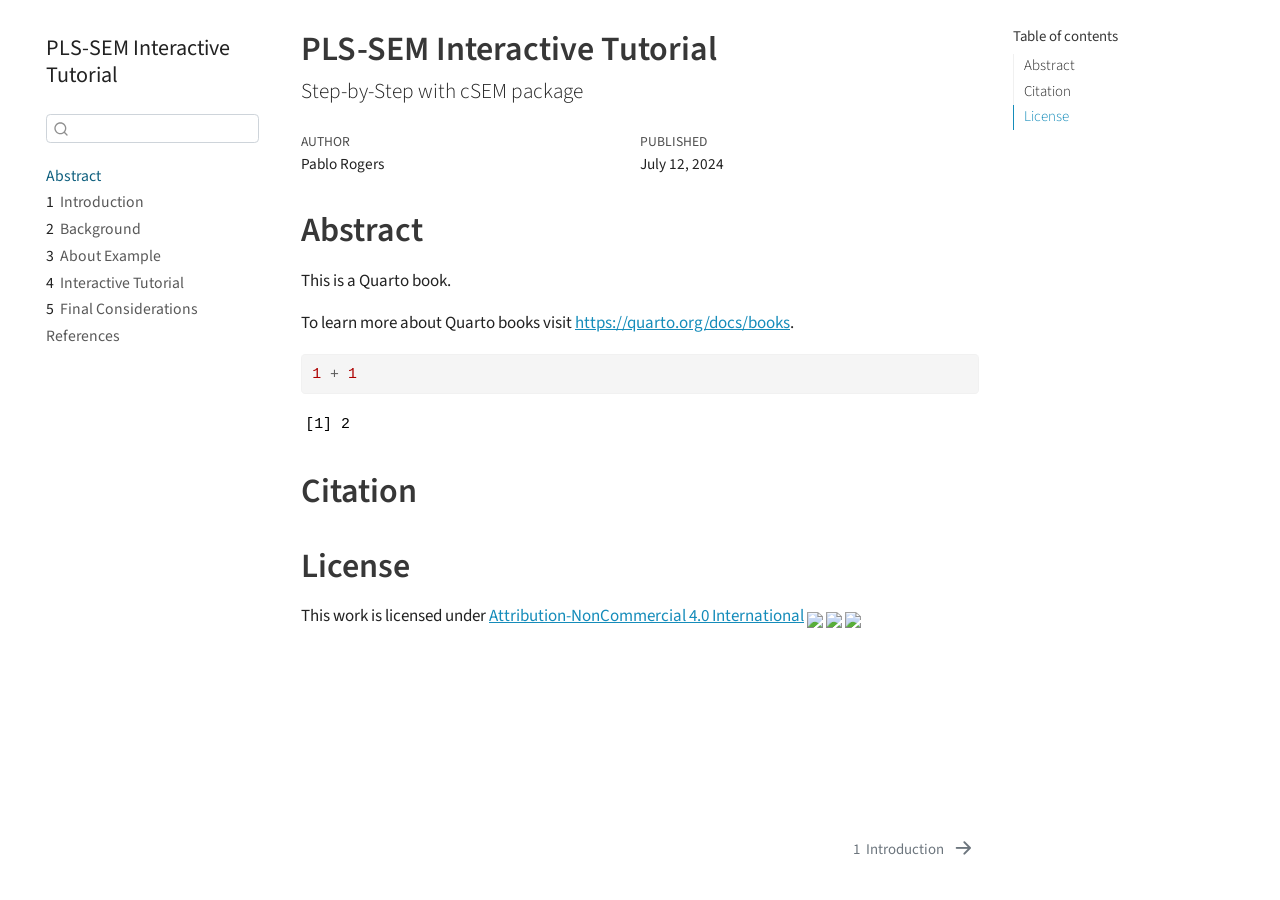
==== commit a79c6c59: "Revert "psycho-theme based on lsj-book + layout structure" This reverts commit adf165f92bd300f4a8b40" ====
--- a/docs/index.html
+++ b/docs/index.html
@@ -7,8 +7,9 @@
 <meta name="viewport" content="width=device-width, initial-scale=1.0, user-scalable=yes">
 
 <meta name="author" content="Pablo Rogers">
-
-<title>Smart Choices for Measurement Models</title>
+<meta name="dcterms.date" content="2024-07-12">
+
+<title>PLS-SEM Interactive Tutorial</title>
 <style>
 code{white-space: pre-wrap;}
 span.smallcaps{font-variant: small-caps;}
@@ -65,18 +66,16 @@
 <script src="site_libs/quarto-search/fuse.min.js"></script>
 <script src="site_libs/quarto-search/quarto-search.js"></script>
 <meta name="quarto:offset" content="./">
-<link href="./01-intro.html" rel="next">
+<link href="./intro.html" rel="next">
 <script src="site_libs/quarto-html/quarto.js"></script>
 <script src="site_libs/quarto-html/popper.min.js"></script>
 <script src="site_libs/quarto-html/tippy.umd.min.js"></script>
 <script src="site_libs/quarto-html/anchor.min.js"></script>
 <link href="site_libs/quarto-html/tippy.css" rel="stylesheet">
-<link href="site_libs/quarto-html/quarto-syntax-highlighting.css" rel="stylesheet" class="quarto-color-scheme" id="quarto-text-highlighting-styles">
-<link href="site_libs/quarto-html/quarto-syntax-highlighting-dark.css" rel="prefetch" class="quarto-color-scheme quarto-color-alternate" id="quarto-text-highlighting-styles">
+<link href="site_libs/quarto-html/quarto-syntax-highlighting.css" rel="stylesheet" id="quarto-text-highlighting-styles">
 <script src="site_libs/bootstrap/bootstrap.min.js"></script>
 <link href="site_libs/bootstrap/bootstrap-icons.css" rel="stylesheet">
-<link href="site_libs/bootstrap/bootstrap.min.css" rel="stylesheet" class="quarto-color-scheme" id="quarto-bootstrap" data-mode="light">
-<link href="site_libs/bootstrap/bootstrap-dark.min.css" rel="prefetch" class="quarto-color-scheme quarto-color-alternate" id="quarto-bootstrap" data-mode="dark">
+<link href="site_libs/bootstrap/bootstrap.min.css" rel="stylesheet" id="quarto-bootstrap" data-mode="light">
 <script id="quarto-search-options" type="application/json">{
   "location": "sidebar",
   "copy-button": false,
@@ -99,12 +98,6 @@
 }</script>
 
 
-<meta property="og:title" content="Smart Choices for Measurement Models">
-<meta property="og:description" content="Dynamic Tutorial for your Confirmatory Factor Analysis in R Environment">
-<meta property="og:image" content="https://phdpablo.github.io/PLScSEM/img/cover.png">
-<meta property="og:site-name" content="Smart Choices for Measurement Models">
-<meta property="og:image:height" content="569">
-<meta property="og:image:width" content="400">
 </head>
 
 <body class="nav-sidebar floating">
@@ -131,40 +124,7 @@
   <nav id="quarto-sidebar" class="sidebar collapse collapse-horizontal sidebar-navigation floating overflow-auto">
     <div class="pt-lg-2 mt-2 text-left sidebar-header">
     <div class="sidebar-title mb-0 py-0">
-      <a href="./">Smart Choices for Measurement Models</a> 
-        <div class="sidebar-tools-main tools-wide">
-    <a href="https://github.com/phdpablo/PLScSEM/" rel="" title="Source Code" class="quarto-navigation-tool px-1" aria-label="Source Code"><i class="bi bi-github"></i></a>
-    <a href="./Smart-Choices-for-Measurement-Models.pdf" rel="" title="Download PDF" class="quarto-navigation-tool px-1" aria-label="Download PDF"><i class="bi bi-file-pdf"></i></a>
-    <div class="dropdown">
-      <a href="" title="Share" id="quarto-navigation-tool-dropdown-0" class="quarto-navigation-tool dropdown-toggle px-1" data-bs-toggle="dropdown" aria-expanded="false" aria-label="Share"><i class="bi bi-share"></i></a>
-      <ul class="dropdown-menu" aria-labelledby="quarto-navigation-tool-dropdown-0">
-          <li>
-            <a class="dropdown-item sidebar-tools-main-item" href="https://twitter.com/intent/tweet?url=|url|">
-              <i class="bi bi-bi-twitter pe-1"></i>
-            Twitter
-            </a>
-          </li>
-          <li>
-            <a class="dropdown-item sidebar-tools-main-item" href="https://www.facebook.com/sharer/sharer.php?u=|url|">
-              <i class="bi bi-bi-facebook pe-1"></i>
-            Facebook
-            </a>
-          </li>
-          <li>
-            <a class="dropdown-item sidebar-tools-main-item" href="https://www.linkedin.com/sharing/share-offsite/?url=|url|">
-              <i class="bi bi-bi-linkedin pe-1"></i>
-            LinkedIn
-            </a>
-          </li>
-      </ul>
-    </div>
-  <a href="" class="quarto-color-scheme-toggle quarto-navigation-tool  px-1" onclick="window.quartoToggleColorScheme(); return false;" title="Toggle dark mode"><i class="bi"></i></a>
-  <a href="" class="quarto-reader-toggle quarto-navigation-tool px-1" onclick="window.quartoToggleReader(); return false;" title="Toggle reader mode">
-  <div class="quarto-reader-toggle-btn">
-  <i class="bi"></i>
-  </div>
-</a>
-</div>
+      <a href="./">PLS-SEM Interactive Tutorial</a> 
     </div>
       </div>
         <div class="mt-2 flex-shrink-0 align-items-center">
@@ -182,31 +142,31 @@
 </li>
         <li class="sidebar-item">
   <div class="sidebar-item-container"> 
-  <a href="./01-intro.html" class="sidebar-item-text sidebar-link">
+  <a href="./intro.html" class="sidebar-item-text sidebar-link">
  <span class="menu-text"><span class="chapter-number">1</span>&nbsp; <span class="chapter-title">Introduction</span></span></a>
   </div>
 </li>
         <li class="sidebar-item">
   <div class="sidebar-item-container"> 
-  <a href="./02-smart-choices.html" class="sidebar-item-text sidebar-link">
- <span class="menu-text"><span class="chapter-number">2</span>&nbsp; <span class="chapter-title">Smart Choices</span></span></a>
-  </div>
-</li>
-        <li class="sidebar-item">
-  <div class="sidebar-item-container"> 
-  <a href="./03-model.html" class="sidebar-item-text sidebar-link">
- <span class="menu-text"><span class="chapter-number">3</span>&nbsp; <span class="chapter-title">Conceptual Model</span></span></a>
-  </div>
-</li>
-        <li class="sidebar-item">
-  <div class="sidebar-item-container"> 
-  <a href="./04-tutorial.html" class="sidebar-item-text sidebar-link">
- <span class="menu-text"><span class="chapter-number">4</span>&nbsp; <span class="chapter-title">Dynamic Tutorial</span></span></a>
-  </div>
-</li>
-        <li class="sidebar-item">
-  <div class="sidebar-item-container"> 
-  <a href="./05-considerations.html" class="sidebar-item-text sidebar-link">
+  <a href="./background.html" class="sidebar-item-text sidebar-link">
+ <span class="menu-text"><span class="chapter-number">2</span>&nbsp; <span class="chapter-title">Background</span></span></a>
+  </div>
+</li>
+        <li class="sidebar-item">
+  <div class="sidebar-item-container"> 
+  <a href="./example.html" class="sidebar-item-text sidebar-link">
+ <span class="menu-text"><span class="chapter-number">3</span>&nbsp; <span class="chapter-title">About Example</span></span></a>
+  </div>
+</li>
+        <li class="sidebar-item">
+  <div class="sidebar-item-container"> 
+  <a href="./tutorial.html" class="sidebar-item-text sidebar-link">
+ <span class="menu-text"><span class="chapter-number">4</span>&nbsp; <span class="chapter-title">Interactive Tutorial</span></span></a>
+  </div>
+</li>
+        <li class="sidebar-item">
+  <div class="sidebar-item-container"> 
+  <a href="./considerations.html" class="sidebar-item-text sidebar-link">
  <span class="menu-text"><span class="chapter-number">5</span>&nbsp; <span class="chapter-title">Final Considerations</span></span></a>
   </div>
 </li>
@@ -226,28 +186,48 @@
     <h2 id="toc-title">Table of contents</h2>
    
   <ul>
-  <li><a href="#abstract" id="toc-abstract" class="nav-link active" data-scroll-target="#abstract">Abstract</a>
-  <ul class="collapse">
+  <li><a href="#abstract" id="toc-abstract" class="nav-link active" data-scroll-target="#abstract">Abstract</a></li>
   <li><a href="#citation" id="toc-citation" class="nav-link" data-scroll-target="#citation">Citation</a></li>
-  </ul></li>
+  <li><a href="#license" id="toc-license" class="nav-link" data-scroll-target="#license">License</a></li>
   </ul>
 </nav>
     </div>
 <!-- main -->
 <main class="content" id="quarto-document-content">
 
-<header id="title-block-header">
-<h1 class="title display-7">Smart Choices for Measurement Models</h1>
-<p class="subtitle lead">Dynamic Tutorial for your Confirmatory Factor Analysis in R Environment</p>
-<p class="author">Pablo Rogers</p>
-
-<p class="date">27/12/23</p>
+<header id="title-block-header" class="quarto-title-block default">
+<div class="quarto-title">
+<h1 class="title">PLS-SEM Interactive Tutorial</h1>
+<p class="subtitle lead">Step-by-Step with cSEM package</p>
+</div>
+
+
+
+<div class="quarto-title-meta">
+
+    <div>
+    <div class="quarto-title-meta-heading">Author</div>
+    <div class="quarto-title-meta-contents">
+             <p>Pablo Rogers </p>
+          </div>
+  </div>
+    
+    <div>
+    <div class="quarto-title-meta-heading">Published</div>
+    <div class="quarto-title-meta-contents">
+      <p class="date">July 12, 2024</p>
+    </div>
+  </div>
+  
+    
+  </div>
+  
+
 </header>
 
-
 <section id="abstract" class="level1 unnumbered">
-<h1 class="unnumbered">Abstract</h1><p><img src="img/cover.png" title="Smart Choices for Measurement Models" class="quarto-cover-image img-fluid"></p>
-<p>This is a Quarto article.</p>
+<h1 class="unnumbered">Abstract</h1>
+<p>This is a Quarto book.</p>
 <p>To learn more about Quarto books visit <a href="https://quarto.org/docs/books" class="uri">https://quarto.org/docs/books</a>.</p>
 <div class="cell">
 <div class="sourceCode cell-code" id="cb1"><pre class="sourceCode r code-with-copy"><code class="sourceCode r"><span id="cb1-1"><a href="#cb1-1" aria-hidden="true" tabindex="-1"></a><span class="dv">1</span> <span class="sc">+</span> <span class="dv">1</span></span></code><button title="Copy to Clipboard" class="code-copy-button"><i class="bi"></i></button></pre></div>
@@ -255,11 +235,17 @@
 <pre><code>[1] 2</code></pre>
 </div>
 </div>
-<section id="citation" class="level3 unnumbered">
-<h3 class="unnumbered anchored" data-anchor-id="citation">Citation</h3>
-
-
 </section>
+<section id="citation" class="level1">
+<h1>Citation</h1>
+</section>
+<section id="license" class="level1">
+<h1>License</h1>
+<p xmlns:cc="http://creativecommons.org/ns#">
+This work is licensed under <a href="http://creativecommons.org/licenses/by-nc/4.0/?ref=chooser-v1" target="_blank" rel="license noopener noreferrer" style="display:inline-block;">Attribution-NonCommercial 4.0 International<img style="height:22px!important;margin-left:3px;vertical-align:text-bottom;" src="https://mirrors.creativecommons.org/presskit/icons/cc.svg?ref=chooser-v1"><img style="height:22px!important;margin-left:3px;vertical-align:text-bottom;" src="https://mirrors.creativecommons.org/presskit/icons/by.svg?ref=chooser-v1"><img style="height:22px!important;margin-left:3px;vertical-align:text-bottom;" src="https://mirrors.creativecommons.org/presskit/icons/nc.svg?ref=chooser-v1"></a>
+</p>
+
+
 </section>
 
 </main> <!-- /main -->
@@ -283,121 +269,6 @@
     }
   }
   toggleBodyColorPrimary();  
-  const disableStylesheet = (stylesheets) => {
-    for (let i=0; i < stylesheets.length; i++) {
-      const stylesheet = stylesheets[i];
-      stylesheet.rel = 'prefetch';
-    }
-  }
-  const enableStylesheet = (stylesheets) => {
-    for (let i=0; i < stylesheets.length; i++) {
-      const stylesheet = stylesheets[i];
-      stylesheet.rel = 'stylesheet';
-    }
-  }
-  const manageTransitions = (selector, allowTransitions) => {
-    const els = window.document.querySelectorAll(selector);
-    for (let i=0; i < els.length; i++) {
-      const el = els[i];
-      if (allowTransitions) {
-        el.classList.remove('notransition');
-      } else {
-        el.classList.add('notransition');
-      }
-    }
-  }
-  const toggleColorMode = (alternate) => {
-    // Switch the stylesheets
-    const alternateStylesheets = window.document.querySelectorAll('link.quarto-color-scheme.quarto-color-alternate');
-    manageTransitions('#quarto-margin-sidebar .nav-link', false);
-    if (alternate) {
-      enableStylesheet(alternateStylesheets);
-      for (const sheetNode of alternateStylesheets) {
-        if (sheetNode.id === "quarto-bootstrap") {
-          toggleBodyColorMode(sheetNode);
-        }
-      }
-    } else {
-      disableStylesheet(alternateStylesheets);
-      toggleBodyColorPrimary();
-    }
-    manageTransitions('#quarto-margin-sidebar .nav-link', true);
-    // Switch the toggles
-    const toggles = window.document.querySelectorAll('.quarto-color-scheme-toggle');
-    for (let i=0; i < toggles.length; i++) {
-      const toggle = toggles[i];
-      if (toggle) {
-        if (alternate) {
-          toggle.classList.add("alternate");     
-        } else {
-          toggle.classList.remove("alternate");
-        }
-      }
-    }
-    // Hack to workaround the fact that safari doesn't
-    // properly recolor the scrollbar when toggling (#1455)
-    if (navigator.userAgent.indexOf('Safari') > 0 && navigator.userAgent.indexOf('Chrome') == -1) {
-      manageTransitions("body", false);
-      window.scrollTo(0, 1);
-      setTimeout(() => {
-        window.scrollTo(0, 0);
-        manageTransitions("body", true);
-      }, 40);  
-    }
-  }
-  const isFileUrl = () => { 
-    return window.location.protocol === 'file:';
-  }
-  const hasAlternateSentinel = () => {  
-    let styleSentinel = getColorSchemeSentinel();
-    if (styleSentinel !== null) {
-      return styleSentinel === "alternate";
-    } else {
-      return false;
-    }
-  }
-  const setStyleSentinel = (alternate) => {
-    const value = alternate ? "alternate" : "default";
-    if (!isFileUrl()) {
-      window.localStorage.setItem("quarto-color-scheme", value);
-    } else {
-      localAlternateSentinel = value;
-    }
-  }
-  const getColorSchemeSentinel = () => {
-    if (!isFileUrl()) {
-      const storageValue = window.localStorage.getItem("quarto-color-scheme");
-      return storageValue != null ? storageValue : localAlternateSentinel;
-    } else {
-      return localAlternateSentinel;
-    }
-  }
-  let localAlternateSentinel = 'default';
-  // Dark / light mode switch
-  window.quartoToggleColorScheme = () => {
-    // Read the current dark / light value 
-    let toAlternate = !hasAlternateSentinel();
-    toggleColorMode(toAlternate);
-    setStyleSentinel(toAlternate);
-  };
-  // Ensure there is a toggle, if there isn't float one in the top right
-  if (window.document.querySelector('.quarto-color-scheme-toggle') === null) {
-    const a = window.document.createElement('a');
-    a.classList.add('top-right');
-    a.classList.add('quarto-color-scheme-toggle');
-    a.href = "";
-    a.onclick = function() { try { window.quartoToggleColorScheme(); } catch {} return false; };
-    const i = window.document.createElement("i");
-    i.classList.add('bi');
-    a.appendChild(i);
-    window.document.body.appendChild(a);
-  }
-  // Switch to dark mode if need be
-  if (hasAlternateSentinel()) {
-    toggleColorMode(true);
-  } else {
-    toggleColorMode(false);
-  }
   const icon = "";
   const anchorJS = new window.AnchorJS();
   anchorJS.options = {
@@ -609,41 +480,18 @@
       });
     }
   }
-    var localhostRegex = new RegExp(/^(?:http|https):\/\/localhost\:?[0-9]*\//);
-      var filterRegex = new RegExp("https:\/\/phdpablo\.github\.io\/PLScSEM\/");
-    var isInternal = (href) => {
-        return filterRegex.test(href) || localhostRegex.test(href);
-    }
-    // Inspect non-navigation links and adorn them if external
- 	var links = window.document.querySelectorAll('a[href]:not(.nav-link):not(.navbar-brand):not(.toc-action):not(.sidebar-link):not(.sidebar-item-toggle):not(.pagination-link):not(.no-external):not([aria-hidden]):not(.dropdown-item)');
-    for (var i=0; i<links.length; i++) {
-      const link = links[i];
-      if (!isInternal(link.href)) {
-          // target, if specified
-          link.setAttribute("target", "_blank");
-      }
-    }
 });
 </script>
 <nav class="page-navigation">
   <div class="nav-page nav-page-previous">
   </div>
   <div class="nav-page nav-page-next">
-      <a href="./01-intro.html" class="pagination-link">
+      <a href="./intro.html" class="pagination-link">
         <span class="nav-page-text"><span class="chapter-number">1</span>&nbsp; <span class="chapter-title">Introduction</span></span> <i class="bi bi-arrow-right-short"></i>
       </a>
   </div>
 </nav>
 </div> <!-- /content -->
-<footer class="footer">
-  <div class="nav-footer">
-    <div class="nav-footer-left"><a href="https://www.phdpablo.com">by Pablo Rogers</a></div>   
-    <div class="nav-footer-center">
-      &nbsp;
-    </div>
-    <div class="nav-footer-right">This article was built with <a href="https://quarto.org/">Quarto</a></div>
-  </div>
-</footer>
 
 
 
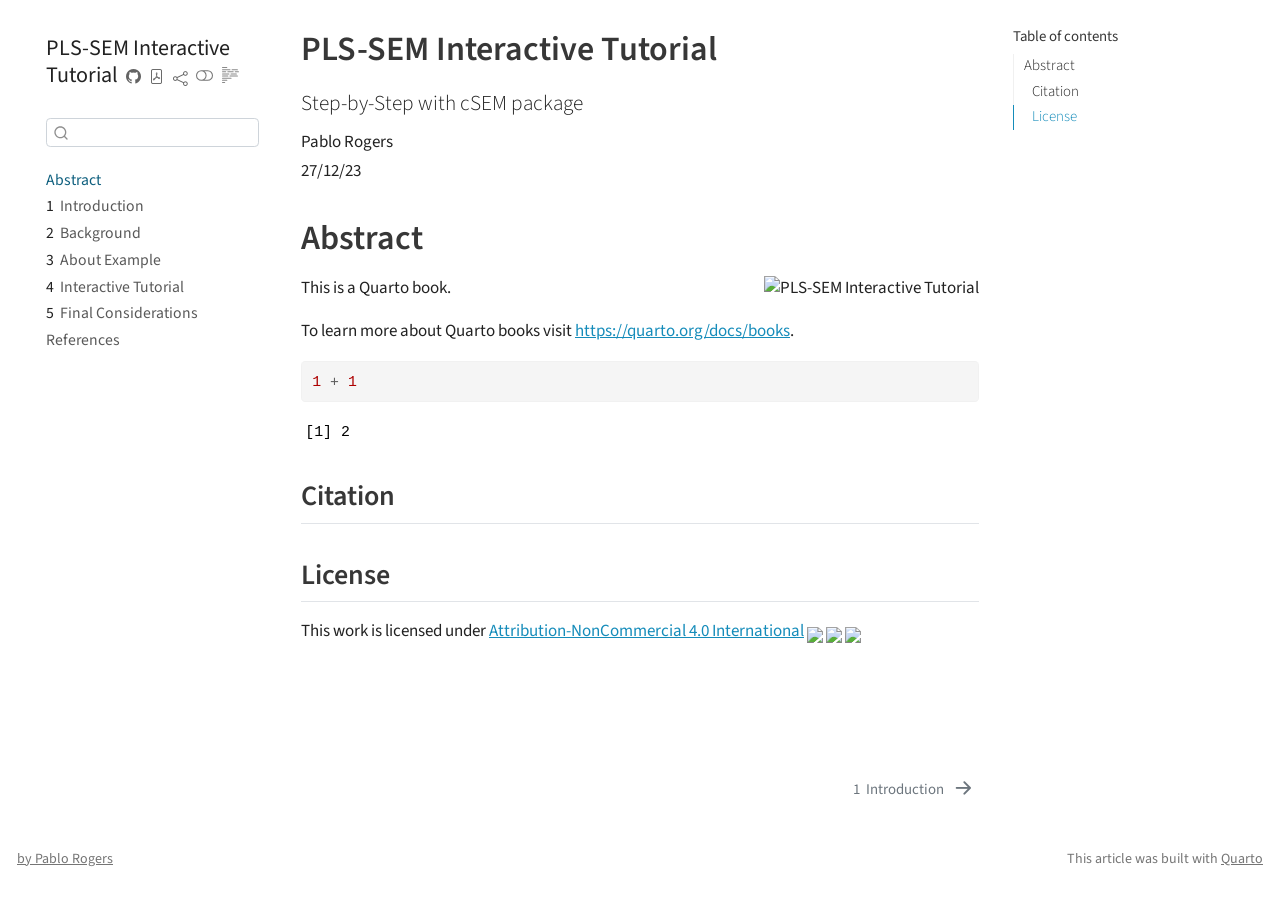
==== commit 2e56c8f6: "Index and sitemap update" ====
--- a/docs/index.html
+++ b/docs/index.html
@@ -7,7 +7,6 @@
 <meta name="viewport" content="width=device-width, initial-scale=1.0, user-scalable=yes">
 
 <meta name="author" content="Pablo Rogers">
-<meta name="dcterms.date" content="2024-07-12">
 
 <title>PLS-SEM Interactive Tutorial</title>
 <style>
@@ -72,10 +71,12 @@
 <script src="site_libs/quarto-html/tippy.umd.min.js"></script>
 <script src="site_libs/quarto-html/anchor.min.js"></script>
 <link href="site_libs/quarto-html/tippy.css" rel="stylesheet">
-<link href="site_libs/quarto-html/quarto-syntax-highlighting.css" rel="stylesheet" id="quarto-text-highlighting-styles">
+<link href="site_libs/quarto-html/quarto-syntax-highlighting.css" rel="stylesheet" class="quarto-color-scheme" id="quarto-text-highlighting-styles">
+<link href="site_libs/quarto-html/quarto-syntax-highlighting-dark.css" rel="prefetch" class="quarto-color-scheme quarto-color-alternate" id="quarto-text-highlighting-styles">
 <script src="site_libs/bootstrap/bootstrap.min.js"></script>
 <link href="site_libs/bootstrap/bootstrap-icons.css" rel="stylesheet">
-<link href="site_libs/bootstrap/bootstrap.min.css" rel="stylesheet" id="quarto-bootstrap" data-mode="light">
+<link href="site_libs/bootstrap/bootstrap.min.css" rel="stylesheet" class="quarto-color-scheme" id="quarto-bootstrap" data-mode="light">
+<link href="site_libs/bootstrap/bootstrap-dark.min.css" rel="prefetch" class="quarto-color-scheme quarto-color-alternate" id="quarto-bootstrap" data-mode="dark">
 <script id="quarto-search-options" type="application/json">{
   "location": "sidebar",
   "copy-button": false,
@@ -98,6 +99,12 @@
 }</script>
 
 
+<meta property="og:title" content="PLS-SEM Interactive Tutorial">
+<meta property="og:description" content="Step-by-Step with cSEM package">
+<meta property="og:image" content="https://phdpablo.github.io/PLScSEM/img/cover.png">
+<meta property="og:site-name" content="PLS-SEM Interactive Tutorial">
+<meta property="og:image:height" content="569">
+<meta property="og:image:width" content="400">
 </head>
 
 <body class="nav-sidebar floating">
@@ -125,6 +132,39 @@
     <div class="pt-lg-2 mt-2 text-left sidebar-header">
     <div class="sidebar-title mb-0 py-0">
       <a href="./">PLS-SEM Interactive Tutorial</a> 
+        <div class="sidebar-tools-main tools-wide">
+    <a href="https://github.com/phdpablo/PLScSEM/" rel="" title="Source Code" class="quarto-navigation-tool px-1" aria-label="Source Code"><i class="bi bi-github"></i></a>
+    <a href="./PLS-SEM-Interactive-Tutorial.pdf" rel="" title="Download PDF" class="quarto-navigation-tool px-1" aria-label="Download PDF"><i class="bi bi-file-pdf"></i></a>
+    <div class="dropdown">
+      <a href="" title="Share" id="quarto-navigation-tool-dropdown-0" class="quarto-navigation-tool dropdown-toggle px-1" data-bs-toggle="dropdown" aria-expanded="false" aria-label="Share"><i class="bi bi-share"></i></a>
+      <ul class="dropdown-menu" aria-labelledby="quarto-navigation-tool-dropdown-0">
+          <li>
+            <a class="dropdown-item sidebar-tools-main-item" href="https://twitter.com/intent/tweet?url=|url|">
+              <i class="bi bi-bi-twitter pe-1"></i>
+            Twitter
+            </a>
+          </li>
+          <li>
+            <a class="dropdown-item sidebar-tools-main-item" href="https://www.facebook.com/sharer/sharer.php?u=|url|">
+              <i class="bi bi-bi-facebook pe-1"></i>
+            Facebook
+            </a>
+          </li>
+          <li>
+            <a class="dropdown-item sidebar-tools-main-item" href="https://www.linkedin.com/sharing/share-offsite/?url=|url|">
+              <i class="bi bi-bi-linkedin pe-1"></i>
+            LinkedIn
+            </a>
+          </li>
+      </ul>
+    </div>
+  <a href="" class="quarto-color-scheme-toggle quarto-navigation-tool  px-1" onclick="window.quartoToggleColorScheme(); return false;" title="Toggle dark mode"><i class="bi"></i></a>
+  <a href="" class="quarto-reader-toggle quarto-navigation-tool px-1" onclick="window.quartoToggleReader(); return false;" title="Toggle reader mode">
+  <div class="quarto-reader-toggle-btn">
+  <i class="bi"></i>
+  </div>
+</a>
+</div>
     </div>
       </div>
         <div class="mt-2 flex-shrink-0 align-items-center">
@@ -186,47 +226,28 @@
     <h2 id="toc-title">Table of contents</h2>
    
   <ul>
-  <li><a href="#abstract" id="toc-abstract" class="nav-link active" data-scroll-target="#abstract">Abstract</a></li>
+  <li><a href="#abstract" id="toc-abstract" class="nav-link active" data-scroll-target="#abstract">Abstract</a>
+  <ul class="collapse">
   <li><a href="#citation" id="toc-citation" class="nav-link" data-scroll-target="#citation">Citation</a></li>
   <li><a href="#license" id="toc-license" class="nav-link" data-scroll-target="#license">License</a></li>
+  </ul></li>
   </ul>
 </nav>
     </div>
 <!-- main -->
 <main class="content" id="quarto-document-content">
 
-<header id="title-block-header" class="quarto-title-block default">
-<div class="quarto-title">
-<h1 class="title">PLS-SEM Interactive Tutorial</h1>
+<header id="title-block-header">
+<h1 class="title display-7">PLS-SEM Interactive Tutorial</h1>
 <p class="subtitle lead">Step-by-Step with cSEM package</p>
-</div>
-
-
-
-<div class="quarto-title-meta">
-
-    <div>
-    <div class="quarto-title-meta-heading">Author</div>
-    <div class="quarto-title-meta-contents">
-             <p>Pablo Rogers </p>
-          </div>
-  </div>
-    
-    <div>
-    <div class="quarto-title-meta-heading">Published</div>
-    <div class="quarto-title-meta-contents">
-      <p class="date">July 12, 2024</p>
-    </div>
-  </div>
-  
-    
-  </div>
-  
-
+<p class="author">Pablo Rogers</p>
+
+<p class="date">27/12/23</p>
 </header>
 
+
 <section id="abstract" class="level1 unnumbered">
-<h1 class="unnumbered">Abstract</h1>
+<h1 class="unnumbered">Abstract</h1><p><img src="img/cover.png" title="PLS-SEM Interactive Tutorial" class="quarto-cover-image img-fluid"></p>
 <p>This is a Quarto book.</p>
 <p>To learn more about Quarto books visit <a href="https://quarto.org/docs/books" class="uri">https://quarto.org/docs/books</a>.</p>
 <div class="cell">
@@ -235,17 +256,17 @@
 <pre><code>[1] 2</code></pre>
 </div>
 </div>
+<section id="citation" class="level2">
+<h2 class="anchored" data-anchor-id="citation">Citation</h2>
 </section>
-<section id="citation" class="level1">
-<h1>Citation</h1>
+<section id="license" class="level2">
+<h2 class="anchored" data-anchor-id="license">License</h2>
+<p xmlns:cc="http://creativecommons.org/ns#">
+</p><p>This work is licensed under <a href="http://creativecommons.org/licenses/by-nc/4.0/?ref=chooser-v1" target="_blank" rel="license noopener noreferrer" style="display:inline-block;">Attribution-NonCommercial 4.0 International<img src="https://mirrors.creativecommons.org/presskit/icons/cc.svg?ref=chooser-v1" style="height:22px!important;margin-left:3px;vertical-align:text-bottom;"><img src="https://mirrors.creativecommons.org/presskit/icons/by.svg?ref=chooser-v1" style="height:22px!important;margin-left:3px;vertical-align:text-bottom;"><img src="https://mirrors.creativecommons.org/presskit/icons/nc.svg?ref=chooser-v1" style="height:22px!important;margin-left:3px;vertical-align:text-bottom;"></a></p>
+<p></p>
+
+
 </section>
-<section id="license" class="level1">
-<h1>License</h1>
-<p xmlns:cc="http://creativecommons.org/ns#">
-This work is licensed under <a href="http://creativecommons.org/licenses/by-nc/4.0/?ref=chooser-v1" target="_blank" rel="license noopener noreferrer" style="display:inline-block;">Attribution-NonCommercial 4.0 International<img style="height:22px!important;margin-left:3px;vertical-align:text-bottom;" src="https://mirrors.creativecommons.org/presskit/icons/cc.svg?ref=chooser-v1"><img style="height:22px!important;margin-left:3px;vertical-align:text-bottom;" src="https://mirrors.creativecommons.org/presskit/icons/by.svg?ref=chooser-v1"><img style="height:22px!important;margin-left:3px;vertical-align:text-bottom;" src="https://mirrors.creativecommons.org/presskit/icons/nc.svg?ref=chooser-v1"></a>
-</p>
-
-
 </section>
 
 </main> <!-- /main -->
@@ -269,6 +290,121 @@
     }
   }
   toggleBodyColorPrimary();  
+  const disableStylesheet = (stylesheets) => {
+    for (let i=0; i < stylesheets.length; i++) {
+      const stylesheet = stylesheets[i];
+      stylesheet.rel = 'prefetch';
+    }
+  }
+  const enableStylesheet = (stylesheets) => {
+    for (let i=0; i < stylesheets.length; i++) {
+      const stylesheet = stylesheets[i];
+      stylesheet.rel = 'stylesheet';
+    }
+  }
+  const manageTransitions = (selector, allowTransitions) => {
+    const els = window.document.querySelectorAll(selector);
+    for (let i=0; i < els.length; i++) {
+      const el = els[i];
+      if (allowTransitions) {
+        el.classList.remove('notransition');
+      } else {
+        el.classList.add('notransition');
+      }
+    }
+  }
+  const toggleColorMode = (alternate) => {
+    // Switch the stylesheets
+    const alternateStylesheets = window.document.querySelectorAll('link.quarto-color-scheme.quarto-color-alternate');
+    manageTransitions('#quarto-margin-sidebar .nav-link', false);
+    if (alternate) {
+      enableStylesheet(alternateStylesheets);
+      for (const sheetNode of alternateStylesheets) {
+        if (sheetNode.id === "quarto-bootstrap") {
+          toggleBodyColorMode(sheetNode);
+        }
+      }
+    } else {
+      disableStylesheet(alternateStylesheets);
+      toggleBodyColorPrimary();
+    }
+    manageTransitions('#quarto-margin-sidebar .nav-link', true);
+    // Switch the toggles
+    const toggles = window.document.querySelectorAll('.quarto-color-scheme-toggle');
+    for (let i=0; i < toggles.length; i++) {
+      const toggle = toggles[i];
+      if (toggle) {
+        if (alternate) {
+          toggle.classList.add("alternate");     
+        } else {
+          toggle.classList.remove("alternate");
+        }
+      }
+    }
+    // Hack to workaround the fact that safari doesn't
+    // properly recolor the scrollbar when toggling (#1455)
+    if (navigator.userAgent.indexOf('Safari') > 0 && navigator.userAgent.indexOf('Chrome') == -1) {
+      manageTransitions("body", false);
+      window.scrollTo(0, 1);
+      setTimeout(() => {
+        window.scrollTo(0, 0);
+        manageTransitions("body", true);
+      }, 40);  
+    }
+  }
+  const isFileUrl = () => { 
+    return window.location.protocol === 'file:';
+  }
+  const hasAlternateSentinel = () => {  
+    let styleSentinel = getColorSchemeSentinel();
+    if (styleSentinel !== null) {
+      return styleSentinel === "alternate";
+    } else {
+      return false;
+    }
+  }
+  const setStyleSentinel = (alternate) => {
+    const value = alternate ? "alternate" : "default";
+    if (!isFileUrl()) {
+      window.localStorage.setItem("quarto-color-scheme", value);
+    } else {
+      localAlternateSentinel = value;
+    }
+  }
+  const getColorSchemeSentinel = () => {
+    if (!isFileUrl()) {
+      const storageValue = window.localStorage.getItem("quarto-color-scheme");
+      return storageValue != null ? storageValue : localAlternateSentinel;
+    } else {
+      return localAlternateSentinel;
+    }
+  }
+  let localAlternateSentinel = 'default';
+  // Dark / light mode switch
+  window.quartoToggleColorScheme = () => {
+    // Read the current dark / light value 
+    let toAlternate = !hasAlternateSentinel();
+    toggleColorMode(toAlternate);
+    setStyleSentinel(toAlternate);
+  };
+  // Ensure there is a toggle, if there isn't float one in the top right
+  if (window.document.querySelector('.quarto-color-scheme-toggle') === null) {
+    const a = window.document.createElement('a');
+    a.classList.add('top-right');
+    a.classList.add('quarto-color-scheme-toggle');
+    a.href = "";
+    a.onclick = function() { try { window.quartoToggleColorScheme(); } catch {} return false; };
+    const i = window.document.createElement("i");
+    i.classList.add('bi');
+    a.appendChild(i);
+    window.document.body.appendChild(a);
+  }
+  // Switch to dark mode if need be
+  if (hasAlternateSentinel()) {
+    toggleColorMode(true);
+  } else {
+    toggleColorMode(false);
+  }
   const icon = "";
   const anchorJS = new window.AnchorJS();
   anchorJS.options = {
@@ -480,6 +616,20 @@
       });
     }
   }
+    var localhostRegex = new RegExp(/^(?:http|https):\/\/localhost\:?[0-9]*\//);
+      var filterRegex = new RegExp("https:\/\/phdpablo\.github\.io\/PLScSEM\/");
+    var isInternal = (href) => {
+        return filterRegex.test(href) || localhostRegex.test(href);
+    }
+    // Inspect non-navigation links and adorn them if external
+ 	var links = window.document.querySelectorAll('a[href]:not(.nav-link):not(.navbar-brand):not(.toc-action):not(.sidebar-link):not(.sidebar-item-toggle):not(.pagination-link):not(.no-external):not([aria-hidden]):not(.dropdown-item)');
+    for (var i=0; i<links.length; i++) {
+      const link = links[i];
+      if (!isInternal(link.href)) {
+          // target, if specified
+          link.setAttribute("target", "_blank");
+      }
+    }
 });
 </script>
 <nav class="page-navigation">
@@ -492,6 +642,15 @@
   </div>
 </nav>
 </div> <!-- /content -->
+<footer class="footer">
+  <div class="nav-footer">
+    <div class="nav-footer-left"><a href="https://www.phdpablo.com">by Pablo Rogers</a></div>   
+    <div class="nav-footer-center">
+      &nbsp;
+    </div>
+    <div class="nav-footer-right">This article was built with <a href="https://quarto.org/">Quarto</a></div>
+  </div>
+</footer>
 
 
 
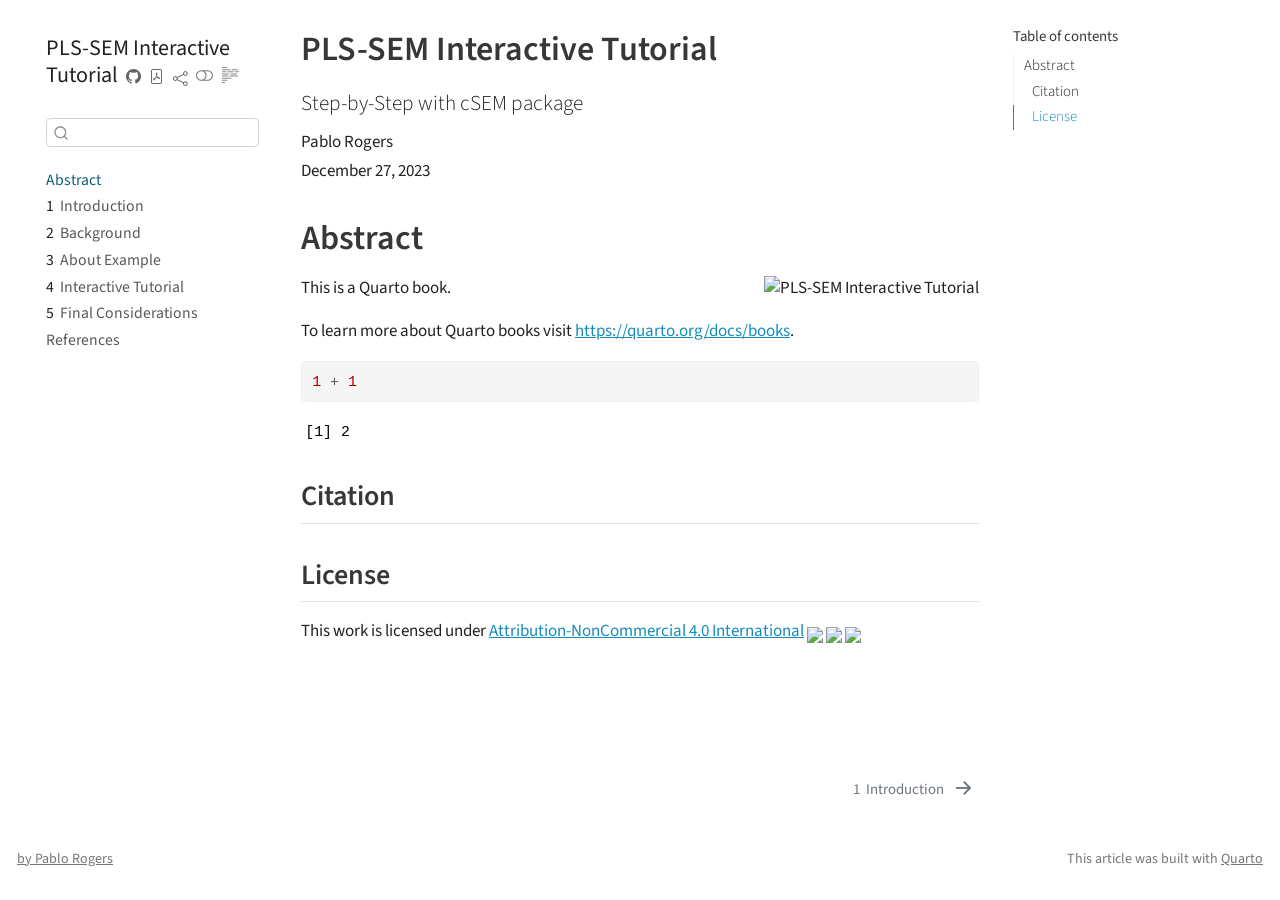
==== commit 37ee8ea5: "Just data adjusted" ====
--- a/docs/index.html
+++ b/docs/index.html
@@ -7,6 +7,7 @@
 <meta name="viewport" content="width=device-width, initial-scale=1.0, user-scalable=yes">
 
 <meta name="author" content="Pablo Rogers">
+<meta name="dcterms.date" content="2023-12-27">
 
 <title>PLS-SEM Interactive Tutorial</title>
 <style>
@@ -242,7 +243,7 @@
 <p class="subtitle lead">Step-by-Step with cSEM package</p>
 <p class="author">Pablo Rogers</p>
 
-<p class="date">27/12/23</p>
+<p class="date">December 27, 2023</p>
 </header>
 
 
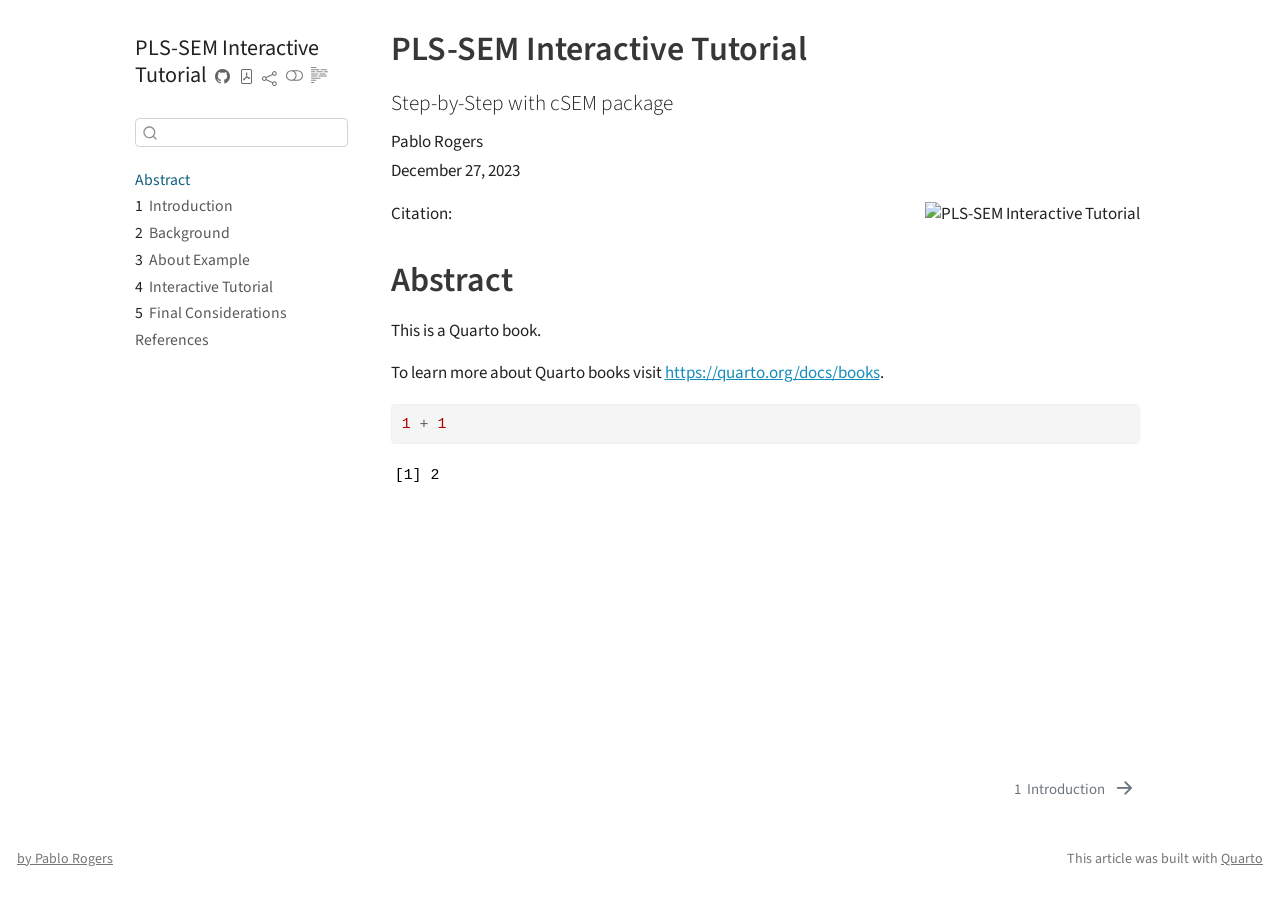
==== commit 0f3f2566: "Index structure adjusted" ====
--- a/docs/index.html
+++ b/docs/index.html
@@ -108,7 +108,7 @@
 <meta property="og:image:width" content="400">
 </head>
 
-<body class="nav-sidebar floating">
+<body class="nav-sidebar floating fullcontent">
 
 <div id="quarto-search-results"></div>
   <header id="quarto-header" class="headroom fixed-top">
@@ -222,19 +222,7 @@
 </nav>
 <div id="quarto-sidebar-glass" data-bs-toggle="collapse" data-bs-target="#quarto-sidebar,#quarto-sidebar-glass"></div>
 <!-- margin-sidebar -->
-    <div id="quarto-margin-sidebar" class="sidebar margin-sidebar">
-        <nav id="TOC" role="doc-toc" class="toc-active">
-    <h2 id="toc-title">Table of contents</h2>
-   
-  <ul>
-  <li><a href="#abstract" id="toc-abstract" class="nav-link active" data-scroll-target="#abstract">Abstract</a>
-  <ul class="collapse">
-  <li><a href="#citation" id="toc-citation" class="nav-link" data-scroll-target="#citation">Citation</a></li>
-  <li><a href="#license" id="toc-license" class="nav-link" data-scroll-target="#license">License</a></li>
-  </ul></li>
-  </ul>
-</nav>
-    </div>
+    
 <!-- main -->
 <main class="content" id="quarto-document-content">
 
@@ -246,9 +234,10 @@
 <p class="date">December 27, 2023</p>
 </header>
 
-
-<section id="abstract" class="level1 unnumbered">
-<h1 class="unnumbered">Abstract</h1><p><img src="img/cover.png" title="PLS-SEM Interactive Tutorial" class="quarto-cover-image img-fluid"></p>
+<p><img src="img/cover.png" title="PLS-SEM Interactive Tutorial" class="quarto-cover-image img-fluid"></p>
+<p>Citation:</p>
+<section id="abstract" class="level1 unnumbered unlisted">
+<h1 class="unnumbered unlisted">Abstract</h1>
 <p>This is a Quarto book.</p>
 <p>To learn more about Quarto books visit <a href="https://quarto.org/docs/books" class="uri">https://quarto.org/docs/books</a>.</p>
 <div class="cell">
@@ -257,17 +246,8 @@
 <pre><code>[1] 2</code></pre>
 </div>
 </div>
-<section id="citation" class="level2">
-<h2 class="anchored" data-anchor-id="citation">Citation</h2>
-</section>
-<section id="license" class="level2">
-<h2 class="anchored" data-anchor-id="license">License</h2>
-<p xmlns:cc="http://creativecommons.org/ns#">
-</p><p>This work is licensed under <a href="http://creativecommons.org/licenses/by-nc/4.0/?ref=chooser-v1" target="_blank" rel="license noopener noreferrer" style="display:inline-block;">Attribution-NonCommercial 4.0 International<img src="https://mirrors.creativecommons.org/presskit/icons/cc.svg?ref=chooser-v1" style="height:22px!important;margin-left:3px;vertical-align:text-bottom;"><img src="https://mirrors.creativecommons.org/presskit/icons/by.svg?ref=chooser-v1" style="height:22px!important;margin-left:3px;vertical-align:text-bottom;"><img src="https://mirrors.creativecommons.org/presskit/icons/nc.svg?ref=chooser-v1" style="height:22px!important;margin-left:3px;vertical-align:text-bottom;"></a></p>
-<p></p>
-
-
-</section>
+
+
 </section>
 
 </main> <!-- /main -->
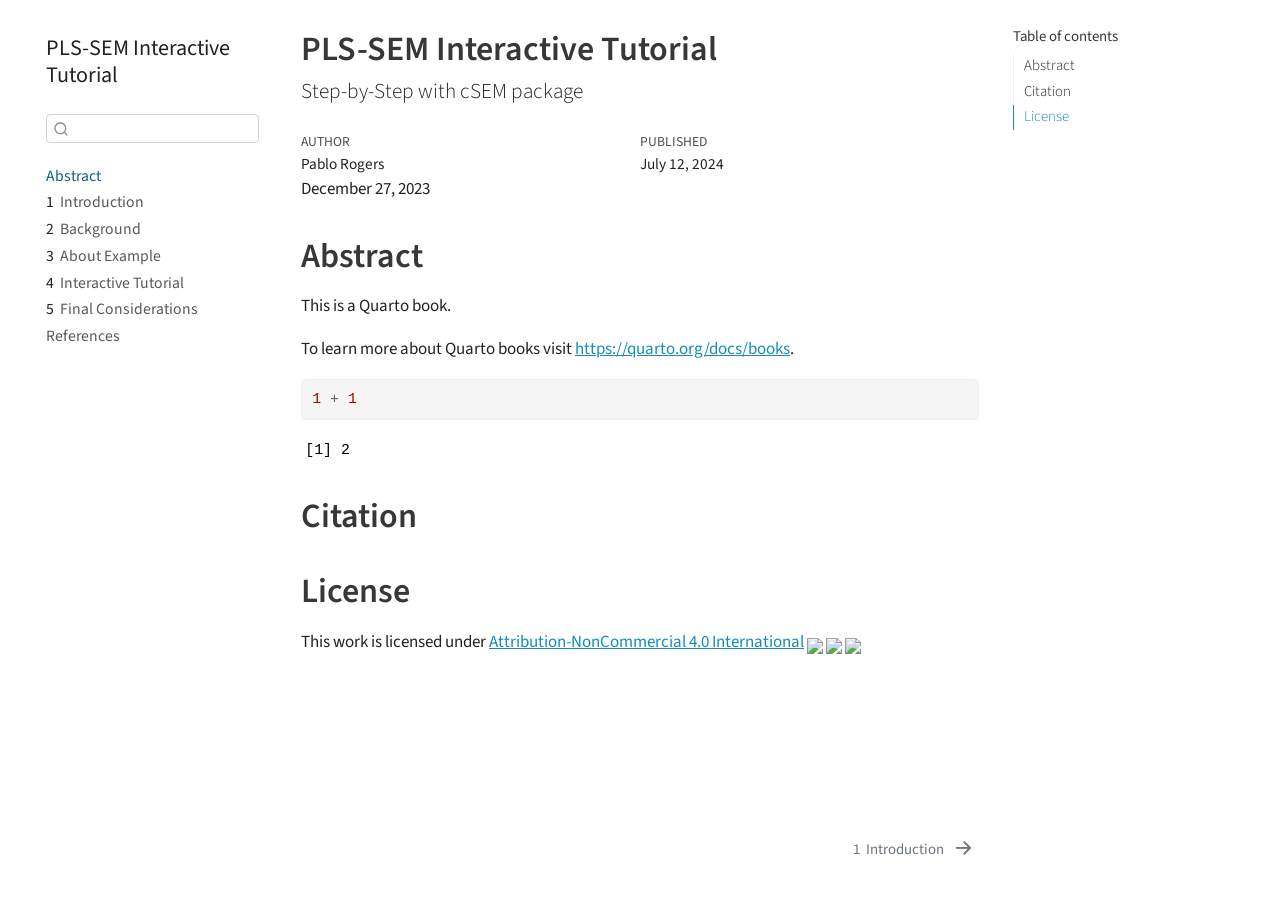
==== commit 22386ed2: "fix: merging with cfa-smart branch and solving conflicts" ====
--- a/docs/index.html
+++ b/docs/index.html
@@ -72,12 +72,10 @@
 <script src="site_libs/quarto-html/tippy.umd.min.js"></script>
 <script src="site_libs/quarto-html/anchor.min.js"></script>
 <link href="site_libs/quarto-html/tippy.css" rel="stylesheet">
-<link href="site_libs/quarto-html/quarto-syntax-highlighting.css" rel="stylesheet" class="quarto-color-scheme" id="quarto-text-highlighting-styles">
-<link href="site_libs/quarto-html/quarto-syntax-highlighting-dark.css" rel="prefetch" class="quarto-color-scheme quarto-color-alternate" id="quarto-text-highlighting-styles">
+<link href="site_libs/quarto-html/quarto-syntax-highlighting.css" rel="stylesheet" id="quarto-text-highlighting-styles">
 <script src="site_libs/bootstrap/bootstrap.min.js"></script>
 <link href="site_libs/bootstrap/bootstrap-icons.css" rel="stylesheet">
-<link href="site_libs/bootstrap/bootstrap.min.css" rel="stylesheet" class="quarto-color-scheme" id="quarto-bootstrap" data-mode="light">
-<link href="site_libs/bootstrap/bootstrap-dark.min.css" rel="prefetch" class="quarto-color-scheme quarto-color-alternate" id="quarto-bootstrap" data-mode="dark">
+<link href="site_libs/bootstrap/bootstrap.min.css" rel="stylesheet" id="quarto-bootstrap" data-mode="light">
 <script id="quarto-search-options" type="application/json">{
   "location": "sidebar",
   "copy-button": false,
@@ -100,15 +98,9 @@
 }</script>
 
 
-<meta property="og:title" content="PLS-SEM Interactive Tutorial">
-<meta property="og:description" content="Step-by-Step with cSEM package">
-<meta property="og:image" content="https://phdpablo.github.io/PLScSEM/img/cover.png">
-<meta property="og:site-name" content="PLS-SEM Interactive Tutorial">
-<meta property="og:image:height" content="569">
-<meta property="og:image:width" content="400">
 </head>
 
-<body class="nav-sidebar floating fullcontent">
+<body class="nav-sidebar floating">
 
 <div id="quarto-search-results"></div>
   <header id="quarto-header" class="headroom fixed-top">
@@ -133,39 +125,6 @@
     <div class="pt-lg-2 mt-2 text-left sidebar-header">
     <div class="sidebar-title mb-0 py-0">
       <a href="./">PLS-SEM Interactive Tutorial</a> 
-        <div class="sidebar-tools-main tools-wide">
-    <a href="https://github.com/phdpablo/PLScSEM/" rel="" title="Source Code" class="quarto-navigation-tool px-1" aria-label="Source Code"><i class="bi bi-github"></i></a>
-    <a href="./PLS-SEM-Interactive-Tutorial.pdf" rel="" title="Download PDF" class="quarto-navigation-tool px-1" aria-label="Download PDF"><i class="bi bi-file-pdf"></i></a>
-    <div class="dropdown">
-      <a href="" title="Share" id="quarto-navigation-tool-dropdown-0" class="quarto-navigation-tool dropdown-toggle px-1" data-bs-toggle="dropdown" aria-expanded="false" aria-label="Share"><i class="bi bi-share"></i></a>
-      <ul class="dropdown-menu" aria-labelledby="quarto-navigation-tool-dropdown-0">
-          <li>
-            <a class="dropdown-item sidebar-tools-main-item" href="https://twitter.com/intent/tweet?url=|url|">
-              <i class="bi bi-bi-twitter pe-1"></i>
-            Twitter
-            </a>
-          </li>
-          <li>
-            <a class="dropdown-item sidebar-tools-main-item" href="https://www.facebook.com/sharer/sharer.php?u=|url|">
-              <i class="bi bi-bi-facebook pe-1"></i>
-            Facebook
-            </a>
-          </li>
-          <li>
-            <a class="dropdown-item sidebar-tools-main-item" href="https://www.linkedin.com/sharing/share-offsite/?url=|url|">
-              <i class="bi bi-bi-linkedin pe-1"></i>
-            LinkedIn
-            </a>
-          </li>
-      </ul>
-    </div>
-  <a href="" class="quarto-color-scheme-toggle quarto-navigation-tool  px-1" onclick="window.quartoToggleColorScheme(); return false;" title="Toggle dark mode"><i class="bi"></i></a>
-  <a href="" class="quarto-reader-toggle quarto-navigation-tool px-1" onclick="window.quartoToggleReader(); return false;" title="Toggle reader mode">
-  <div class="quarto-reader-toggle-btn">
-  <i class="bi"></i>
-  </div>
-</a>
-</div>
     </div>
       </div>
         <div class="mt-2 flex-shrink-0 align-items-center">
@@ -222,22 +181,53 @@
 </nav>
 <div id="quarto-sidebar-glass" data-bs-toggle="collapse" data-bs-target="#quarto-sidebar,#quarto-sidebar-glass"></div>
 <!-- margin-sidebar -->
-    
+    <div id="quarto-margin-sidebar" class="sidebar margin-sidebar">
+        <nav id="TOC" role="doc-toc" class="toc-active">
+    <h2 id="toc-title">Table of contents</h2>
+   
+  <ul>
+  <li><a href="#abstract" id="toc-abstract" class="nav-link active" data-scroll-target="#abstract">Abstract</a></li>
+  <li><a href="#citation" id="toc-citation" class="nav-link" data-scroll-target="#citation">Citation</a></li>
+  <li><a href="#license" id="toc-license" class="nav-link" data-scroll-target="#license">License</a></li>
+  </ul>
+</nav>
+    </div>
 <!-- main -->
 <main class="content" id="quarto-document-content">
 
-<header id="title-block-header">
-<h1 class="title display-7">PLS-SEM Interactive Tutorial</h1>
+<header id="title-block-header" class="quarto-title-block default">
+<div class="quarto-title">
+<h1 class="title">PLS-SEM Interactive Tutorial</h1>
 <p class="subtitle lead">Step-by-Step with cSEM package</p>
-<p class="author">Pablo Rogers</p>
+</div>
+
+
+
+<div class="quarto-title-meta">
+
+    <div>
+    <div class="quarto-title-meta-heading">Author</div>
+    <div class="quarto-title-meta-contents">
+             <p>Pablo Rogers </p>
+          </div>
+  </div>
+    
+    <div>
+    <div class="quarto-title-meta-heading">Published</div>
+    <div class="quarto-title-meta-contents">
+      <p class="date">July 12, 2024</p>
+    </div>
+  </div>
+  
+    
+  </div>
+  
 
 <p class="date">December 27, 2023</p>
 </header>
 
-<p><img src="img/cover.png" title="PLS-SEM Interactive Tutorial" class="quarto-cover-image img-fluid"></p>
-<p>Citation:</p>
-<section id="abstract" class="level1 unnumbered unlisted">
-<h1 class="unnumbered unlisted">Abstract</h1>
+<section id="abstract" class="level1 unnumbered">
+<h1 class="unnumbered">Abstract</h1>
 <p>This is a Quarto book.</p>
 <p>To learn more about Quarto books visit <a href="https://quarto.org/docs/books" class="uri">https://quarto.org/docs/books</a>.</p>
 <div class="cell">
@@ -246,6 +236,15 @@
 <pre><code>[1] 2</code></pre>
 </div>
 </div>
+</section>
+<section id="citation" class="level1">
+<h1>Citation</h1>
+</section>
+<section id="license" class="level1">
+<h1>License</h1>
+<p xmlns:cc="http://creativecommons.org/ns#">
+This work is licensed under <a href="http://creativecommons.org/licenses/by-nc/4.0/?ref=chooser-v1" target="_blank" rel="license noopener noreferrer" style="display:inline-block;">Attribution-NonCommercial 4.0 International<img style="height:22px!important;margin-left:3px;vertical-align:text-bottom;" src="https://mirrors.creativecommons.org/presskit/icons/cc.svg?ref=chooser-v1"><img style="height:22px!important;margin-left:3px;vertical-align:text-bottom;" src="https://mirrors.creativecommons.org/presskit/icons/by.svg?ref=chooser-v1"><img style="height:22px!important;margin-left:3px;vertical-align:text-bottom;" src="https://mirrors.creativecommons.org/presskit/icons/nc.svg?ref=chooser-v1"></a>
+</p>
 
 
 </section>
@@ -271,121 +270,6 @@
     }
   }
   toggleBodyColorPrimary();  
-  const disableStylesheet = (stylesheets) => {
-    for (let i=0; i < stylesheets.length; i++) {
-      const stylesheet = stylesheets[i];
-      stylesheet.rel = 'prefetch';
-    }
-  }
-  const enableStylesheet = (stylesheets) => {
-    for (let i=0; i < stylesheets.length; i++) {
-      const stylesheet = stylesheets[i];
-      stylesheet.rel = 'stylesheet';
-    }
-  }
-  const manageTransitions = (selector, allowTransitions) => {
-    const els = window.document.querySelectorAll(selector);
-    for (let i=0; i < els.length; i++) {
-      const el = els[i];
-      if (allowTransitions) {
-        el.classList.remove('notransition');
-      } else {
-        el.classList.add('notransition');
-      }
-    }
-  }
-  const toggleColorMode = (alternate) => {
-    // Switch the stylesheets
-    const alternateStylesheets = window.document.querySelectorAll('link.quarto-color-scheme.quarto-color-alternate');
-    manageTransitions('#quarto-margin-sidebar .nav-link', false);
-    if (alternate) {
-      enableStylesheet(alternateStylesheets);
-      for (const sheetNode of alternateStylesheets) {
-        if (sheetNode.id === "quarto-bootstrap") {
-          toggleBodyColorMode(sheetNode);
-        }
-      }
-    } else {
-      disableStylesheet(alternateStylesheets);
-      toggleBodyColorPrimary();
-    }
-    manageTransitions('#quarto-margin-sidebar .nav-link', true);
-    // Switch the toggles
-    const toggles = window.document.querySelectorAll('.quarto-color-scheme-toggle');
-    for (let i=0; i < toggles.length; i++) {
-      const toggle = toggles[i];
-      if (toggle) {
-        if (alternate) {
-          toggle.classList.add("alternate");     
-        } else {
-          toggle.classList.remove("alternate");
-        }
-      }
-    }
-    // Hack to workaround the fact that safari doesn't
-    // properly recolor the scrollbar when toggling (#1455)
-    if (navigator.userAgent.indexOf('Safari') > 0 && navigator.userAgent.indexOf('Chrome') == -1) {
-      manageTransitions("body", false);
-      window.scrollTo(0, 1);
-      setTimeout(() => {
-        window.scrollTo(0, 0);
-        manageTransitions("body", true);
-      }, 40);  
-    }
-  }
-  const isFileUrl = () => { 
-    return window.location.protocol === 'file:';
-  }
-  const hasAlternateSentinel = () => {  
-    let styleSentinel = getColorSchemeSentinel();
-    if (styleSentinel !== null) {
-      return styleSentinel === "alternate";
-    } else {
-      return false;
-    }
-  }
-  const setStyleSentinel = (alternate) => {
-    const value = alternate ? "alternate" : "default";
-    if (!isFileUrl()) {
-      window.localStorage.setItem("quarto-color-scheme", value);
-    } else {
-      localAlternateSentinel = value;
-    }
-  }
-  const getColorSchemeSentinel = () => {
-    if (!isFileUrl()) {
-      const storageValue = window.localStorage.getItem("quarto-color-scheme");
-      return storageValue != null ? storageValue : localAlternateSentinel;
-    } else {
-      return localAlternateSentinel;
-    }
-  }
-  let localAlternateSentinel = 'default';
-  // Dark / light mode switch
-  window.quartoToggleColorScheme = () => {
-    // Read the current dark / light value 
-    let toAlternate = !hasAlternateSentinel();
-    toggleColorMode(toAlternate);
-    setStyleSentinel(toAlternate);
-  };
-  // Ensure there is a toggle, if there isn't float one in the top right
-  if (window.document.querySelector('.quarto-color-scheme-toggle') === null) {
-    const a = window.document.createElement('a');
-    a.classList.add('top-right');
-    a.classList.add('quarto-color-scheme-toggle');
-    a.href = "";
-    a.onclick = function() { try { window.quartoToggleColorScheme(); } catch {} return false; };
-    const i = window.document.createElement("i");
-    i.classList.add('bi');
-    a.appendChild(i);
-    window.document.body.appendChild(a);
-  }
-  // Switch to dark mode if need be
-  if (hasAlternateSentinel()) {
-    toggleColorMode(true);
-  } else {
-    toggleColorMode(false);
-  }
   const icon = "";
   const anchorJS = new window.AnchorJS();
   anchorJS.options = {
@@ -597,20 +481,6 @@
       });
     }
   }
-    var localhostRegex = new RegExp(/^(?:http|https):\/\/localhost\:?[0-9]*\//);
-      var filterRegex = new RegExp("https:\/\/phdpablo\.github\.io\/PLScSEM\/");
-    var isInternal = (href) => {
-        return filterRegex.test(href) || localhostRegex.test(href);
-    }
-    // Inspect non-navigation links and adorn them if external
- 	var links = window.document.querySelectorAll('a[href]:not(.nav-link):not(.navbar-brand):not(.toc-action):not(.sidebar-link):not(.sidebar-item-toggle):not(.pagination-link):not(.no-external):not([aria-hidden]):not(.dropdown-item)');
-    for (var i=0; i<links.length; i++) {
-      const link = links[i];
-      if (!isInternal(link.href)) {
-          // target, if specified
-          link.setAttribute("target", "_blank");
-      }
-    }
 });
 </script>
 <nav class="page-navigation">
@@ -623,15 +493,6 @@
   </div>
 </nav>
 </div> <!-- /content -->
-<footer class="footer">
-  <div class="nav-footer">
-    <div class="nav-footer-left"><a href="https://www.phdpablo.com">by Pablo Rogers</a></div>   
-    <div class="nav-footer-center">
-      &nbsp;
-    </div>
-    <div class="nav-footer-right">This article was built with <a href="https://quarto.org/">Quarto</a></div>
-  </div>
-</footer>
 
 
 
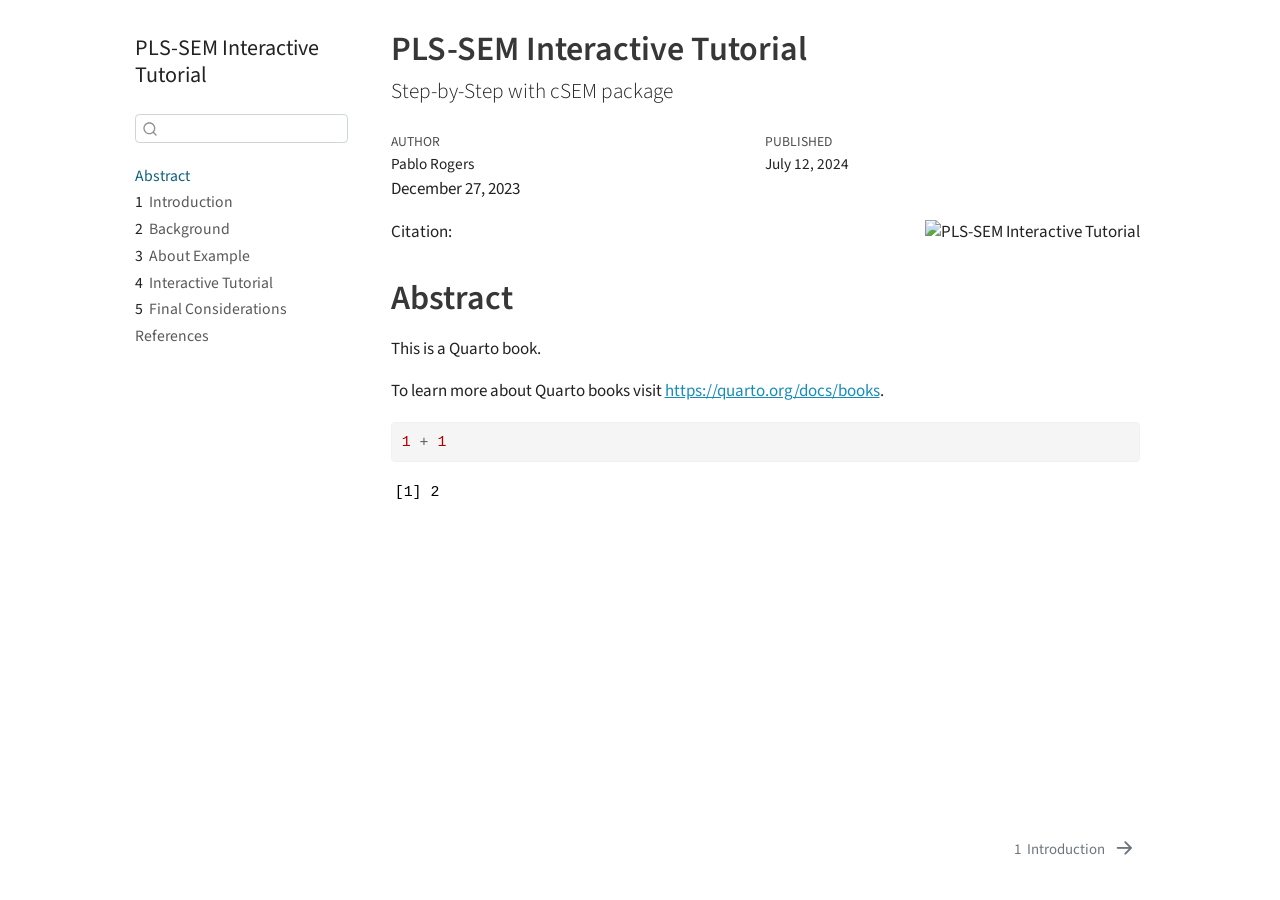
==== commit 07c5fdb9: "fix: merging conflicts" ====
--- a/docs/index.html
+++ b/docs/index.html
@@ -100,7 +100,7 @@
 
 </head>
 
-<body class="nav-sidebar floating">
+<body class="nav-sidebar floating fullcontent">
 
 <div id="quarto-search-results"></div>
   <header id="quarto-header" class="headroom fixed-top">
@@ -181,17 +181,7 @@
 </nav>
 <div id="quarto-sidebar-glass" data-bs-toggle="collapse" data-bs-target="#quarto-sidebar,#quarto-sidebar-glass"></div>
 <!-- margin-sidebar -->
-    <div id="quarto-margin-sidebar" class="sidebar margin-sidebar">
-        <nav id="TOC" role="doc-toc" class="toc-active">
-    <h2 id="toc-title">Table of contents</h2>
-   
-  <ul>
-  <li><a href="#abstract" id="toc-abstract" class="nav-link active" data-scroll-target="#abstract">Abstract</a></li>
-  <li><a href="#citation" id="toc-citation" class="nav-link" data-scroll-target="#citation">Citation</a></li>
-  <li><a href="#license" id="toc-license" class="nav-link" data-scroll-target="#license">License</a></li>
-  </ul>
-</nav>
-    </div>
+    
 <!-- main -->
 <main class="content" id="quarto-document-content">
 
@@ -226,8 +216,10 @@
 <p class="date">December 27, 2023</p>
 </header>
 
-<section id="abstract" class="level1 unnumbered">
-<h1 class="unnumbered">Abstract</h1>
+<p><img src="img/cover.png" title="PLS-SEM Interactive Tutorial" class="quarto-cover-image img-fluid"></p>
+<p>Citation:</p>
+<section id="abstract" class="level1 unnumbered unlisted">
+<h1 class="unnumbered unlisted">Abstract</h1>
 <p>This is a Quarto book.</p>
 <p>To learn more about Quarto books visit <a href="https://quarto.org/docs/books" class="uri">https://quarto.org/docs/books</a>.</p>
 <div class="cell">
@@ -236,15 +228,6 @@
 <pre><code>[1] 2</code></pre>
 </div>
 </div>
-</section>
-<section id="citation" class="level1">
-<h1>Citation</h1>
-</section>
-<section id="license" class="level1">
-<h1>License</h1>
-<p xmlns:cc="http://creativecommons.org/ns#">
-This work is licensed under <a href="http://creativecommons.org/licenses/by-nc/4.0/?ref=chooser-v1" target="_blank" rel="license noopener noreferrer" style="display:inline-block;">Attribution-NonCommercial 4.0 International<img style="height:22px!important;margin-left:3px;vertical-align:text-bottom;" src="https://mirrors.creativecommons.org/presskit/icons/cc.svg?ref=chooser-v1"><img style="height:22px!important;margin-left:3px;vertical-align:text-bottom;" src="https://mirrors.creativecommons.org/presskit/icons/by.svg?ref=chooser-v1"><img style="height:22px!important;margin-left:3px;vertical-align:text-bottom;" src="https://mirrors.creativecommons.org/presskit/icons/nc.svg?ref=chooser-v1"></a>
-</p>
 
 
 </section>
